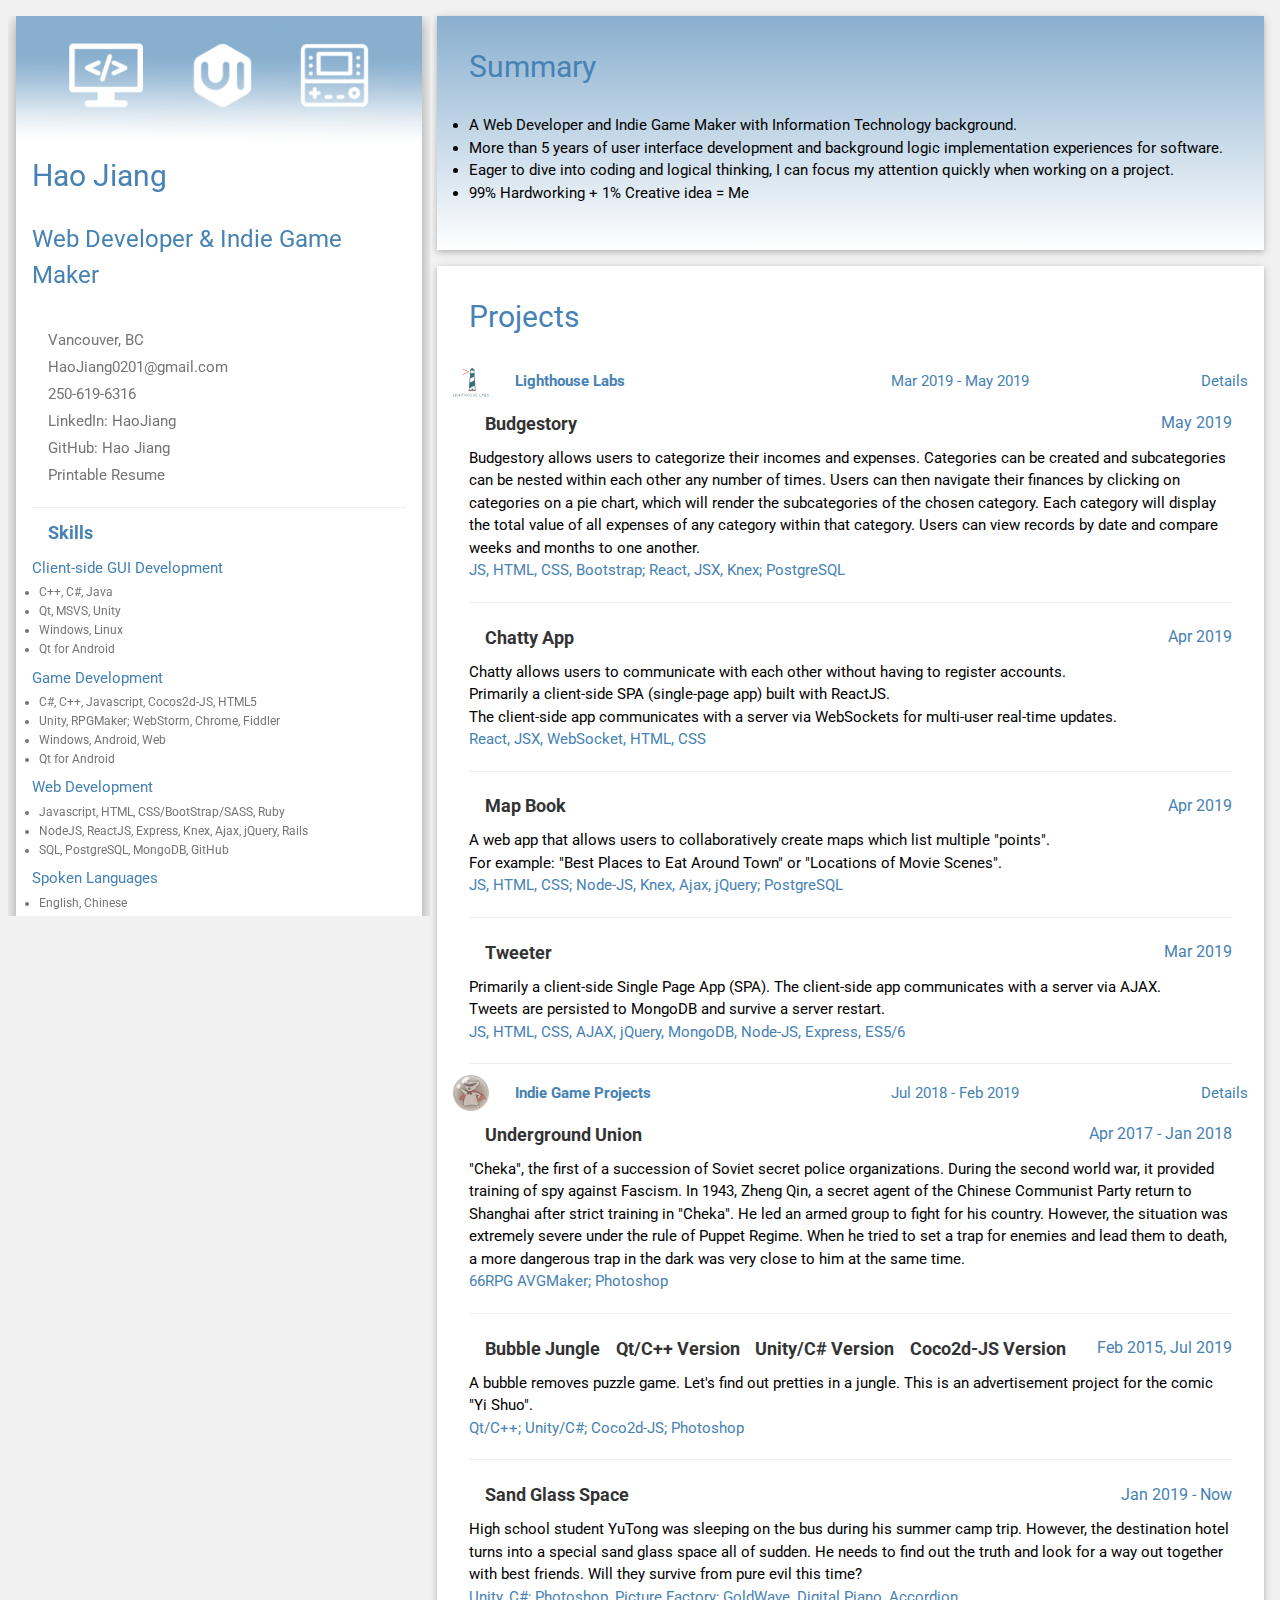
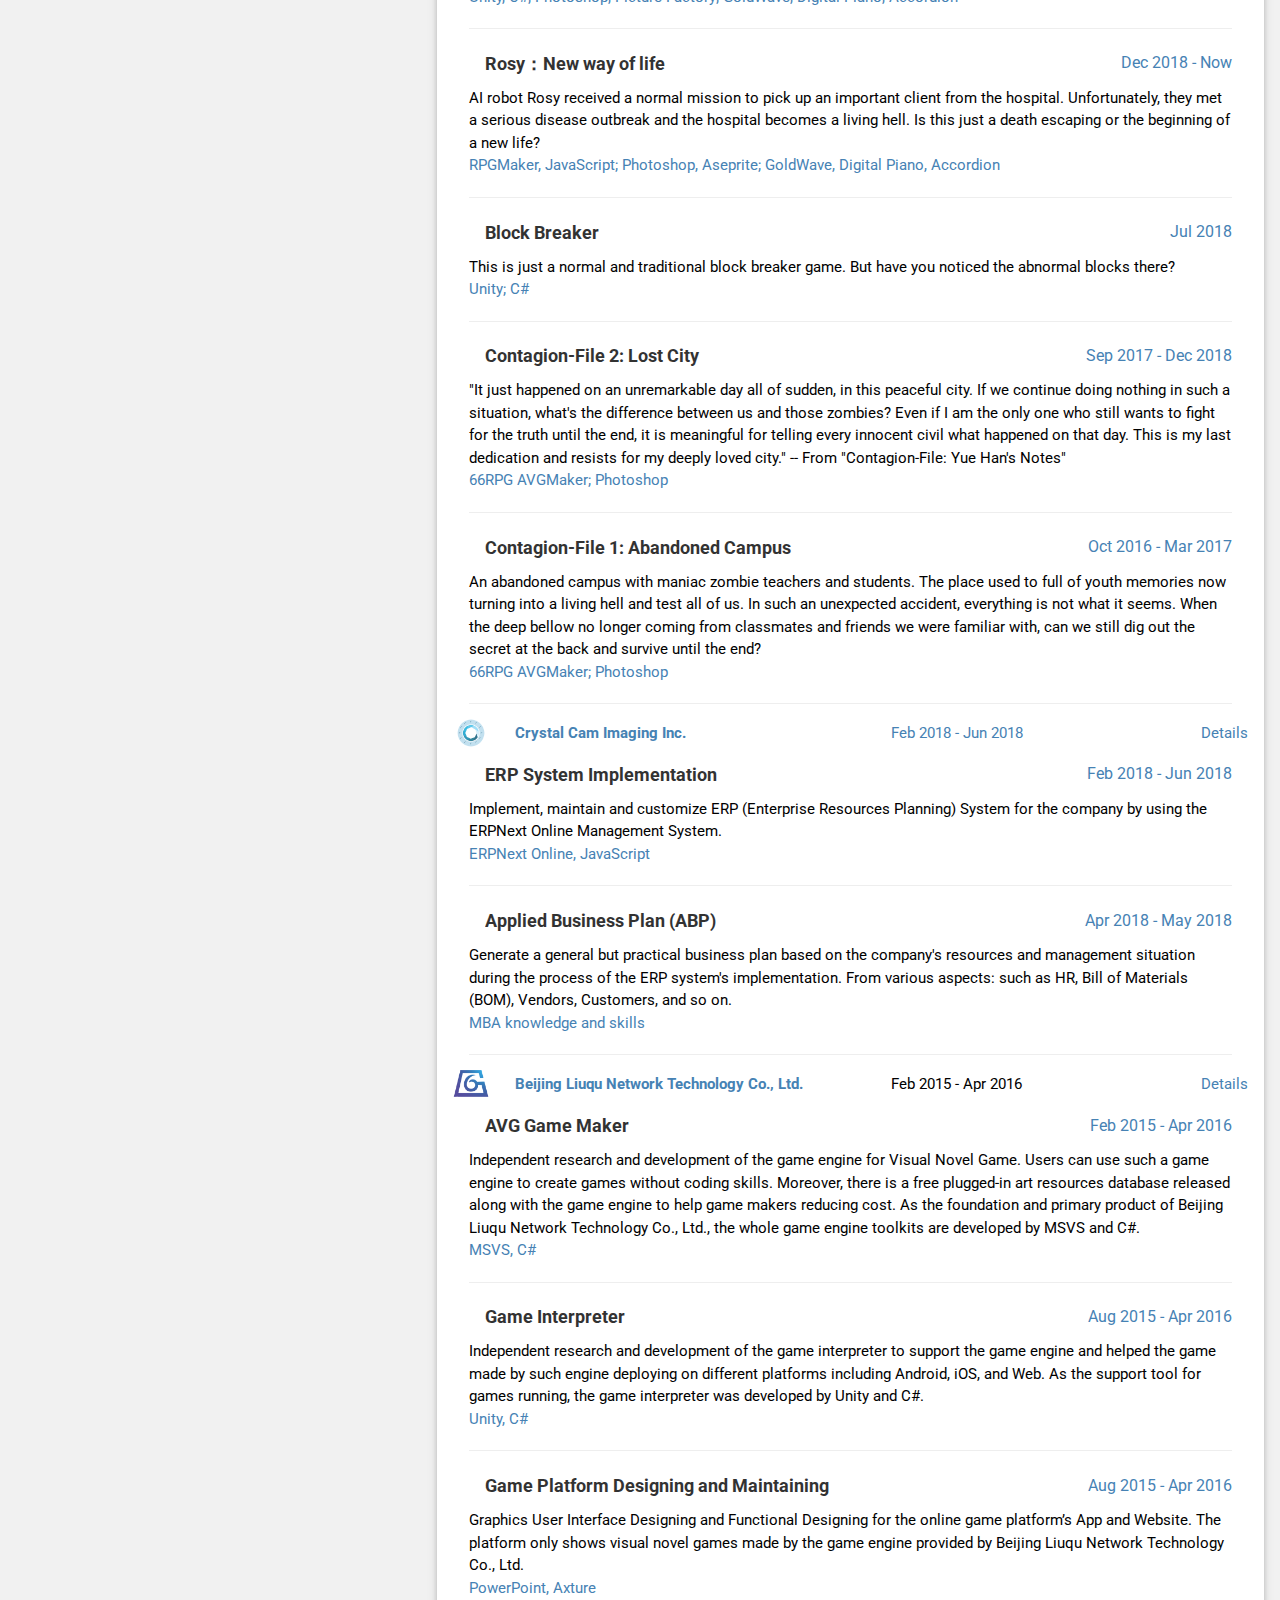
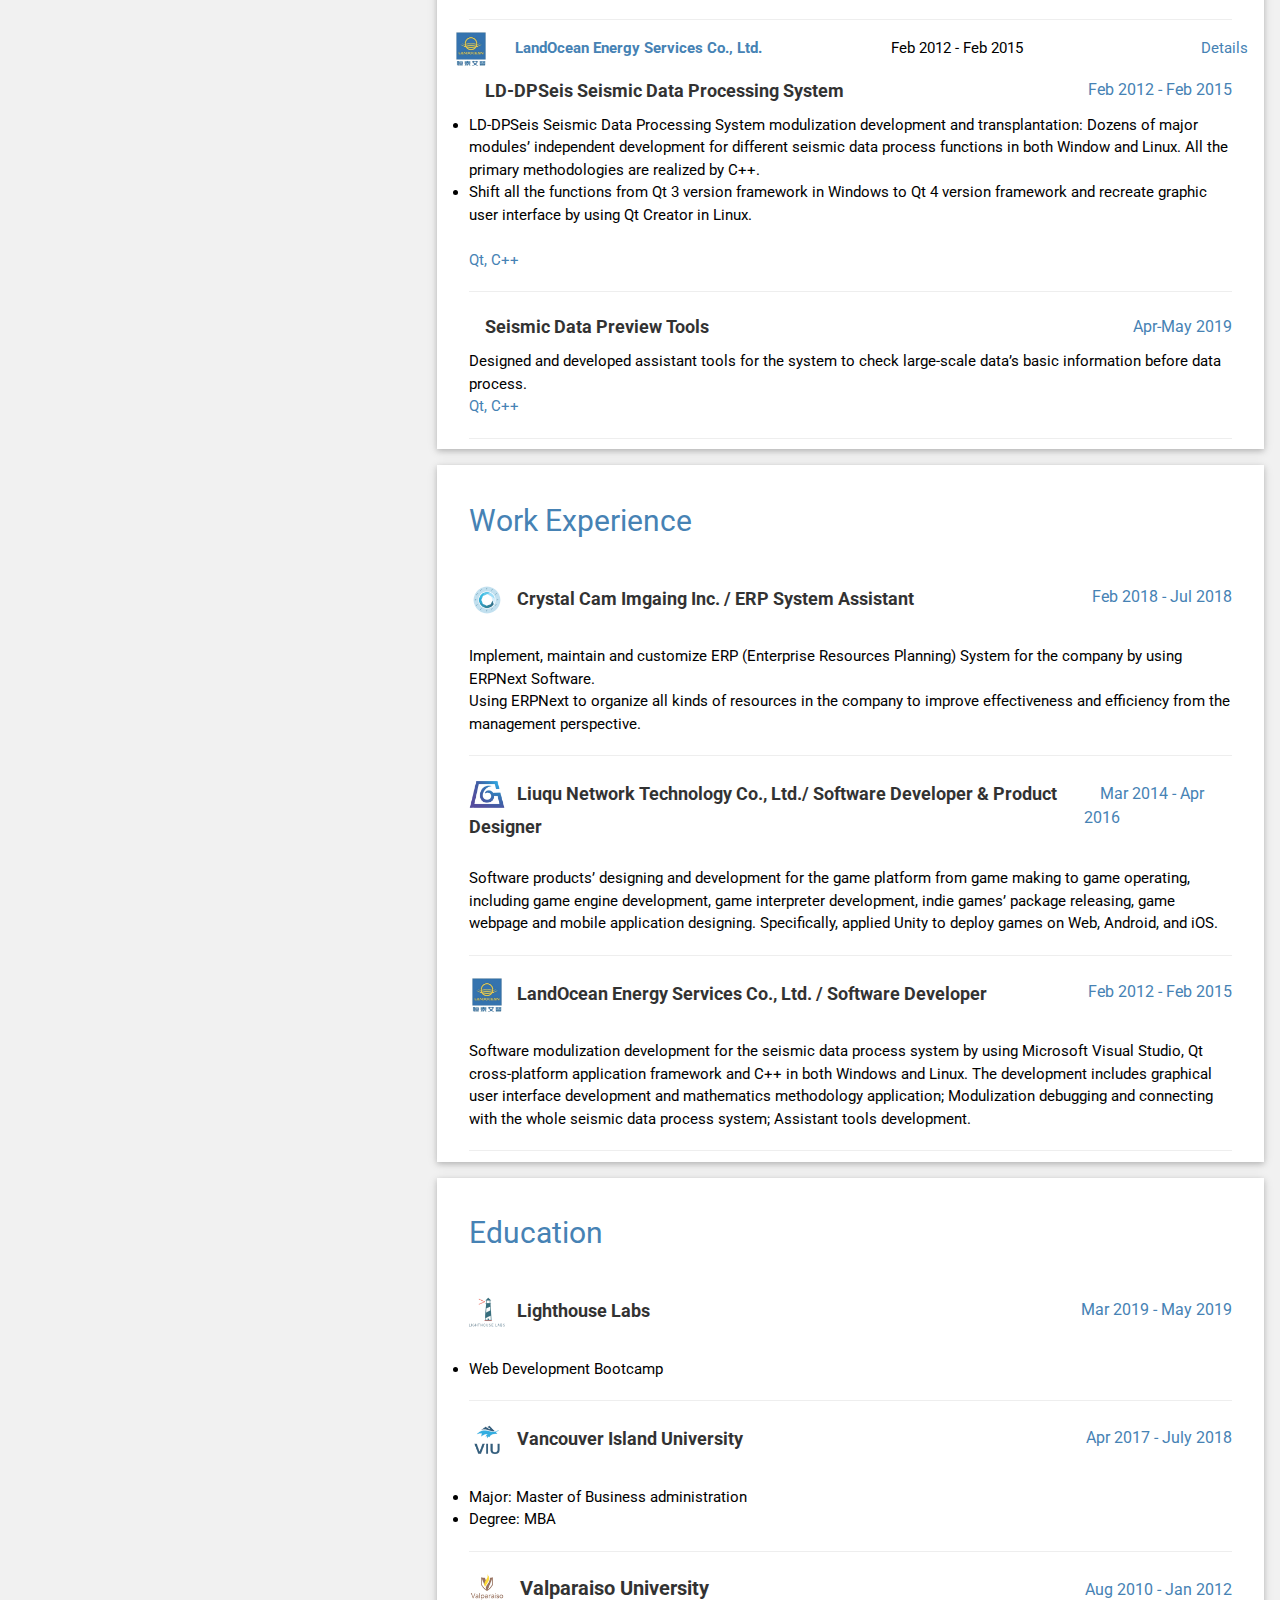
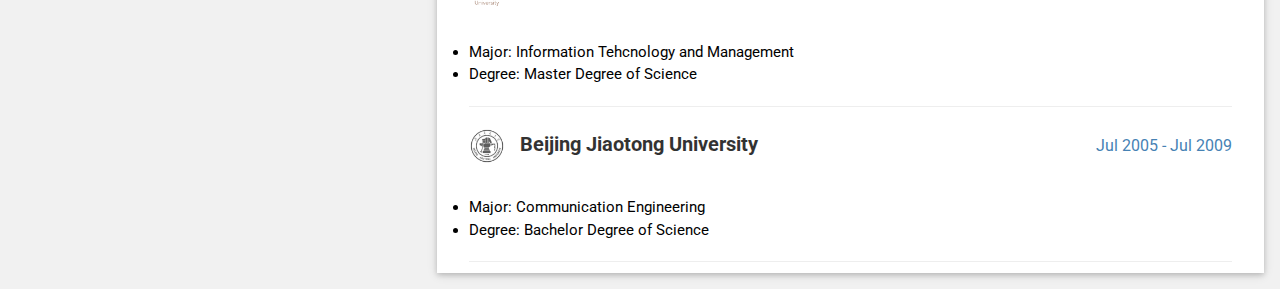
==== Anniversary/index.html @ abe0af9f "Anniversary test" ====
<!DOCTYPE html>
<html>
<title>Hao Jiang</title>
<meta charset="UTF-8">
<meta name="viewport" content="width=device-width, initial-scale=1">
<link rel='stylesheet' href='https://fonts.googleapis.com/css?family=Roboto'>
<link rel="stylesheet" href="https://use.fontawesome.com/releases/v5.3.1/css/all.css" integrity="sha384-mzrmE5qonljUremFsqc01SB46JvROS7bZs3IO2EmfFsd15uHvIt+Y8vEf7N7fWAU"
  crossorigin="anonymous">
<link rel="stylesheet" href='css/style.css'>
<link rel="stylesheet" href="https://cdn.staticfile.org/twitter-bootstrap/3.3.7/css/bootstrap.min.css">
<script src="https://cdn.staticfile.org/jquery/2.1.1/jquery.min.js"></script>
<script src="https://cdn.staticfile.org/twitter-bootstrap/3.3.7/js/bootstrap.min.js"></script>


<body class="w3-light-grey">

  <!-- Page Container -->
  <div class="w3-content w3-margin-top" style="max-width:1450px;">

    <!-- The Grid -->
    <div class="w3-row-padding">

      <!-- Left Column -->
      <div class="w3-third left-column">
        <!-- <div class="w3-display-container">
          <div class="w3-display-bottomleft w3-container w3-text-black">
          </div>
        </div> -->
        <div class="w3-white w3-text-grey w3-card-4">
          <img src="images/top-image.png" id="avatar">
          <div class="w3-container main">
            <h2 id="name" class="w3-text-new">Hao Jiang</h2><br>
            <h3 id="profession">Web Developer & Indie Game Maker</h3><br>
            <p><i class="fa fa-home fa-fw w3-margin-right w3-large w3-text-new"></i>Vancouver, BC</p>
            <p><i class="fa fa-envelope fa-fw w3-margin-right w3-large w3-text-new"></i>HaoJiang0201@gmail.com</p>
            <p><i class="fa fa-phone fa-fw w3-margin-right w3-large w3-text-new"></i>250-619-6316</p>
            <p><i class="fab fa-linkedin fa-fw w3-margin-right w3-large w3-text-new"></i><a target="_blank" rel="noopener noreferrer" href="https://www.linkedin.com/in/hao-jiang-82b252139">LinkedIn: HaoJiang</a></p>
            <p><i class="fab fa-github fa-fw w3-margin-right w3-large w3-text-new"></i><a target="_blank" rel="noopener noreferrer" href="https://github.com/HaoJiang0201">GitHub: Hao Jiang</a></p>
            <p><i class="fas fa-download fa-fw w3-margin-right w3-large w3-text-new"></i><a target="_blank" rel="noopener noreferrer" href="https://resume.creddle.io/resume/4p5sglvezrr">Printable Resume</a></p>
            <hr>

            <p class="w3-large w3-text-new"><b><i class="fas fa-user-secret fa-fw w3-margin-right w3-text-new"></i> Skills </b></p>
              <p class="skills-category w3-text-new"><i class=" fa fa-desktop fa-fw w3-text-new"></i> Client-side GUI Development </p>
                <li class="skills-description">C++, C#, Java</li>
                <li class="skills-description">Qt, MSVS, Unity</li>
                <li class="skills-description">Windows, Linux</li>
                <li class="skills-description">Qt for Android</li>
              <p class="skills-category w3-text-new"><i class=" fa fa-gamepad fa-fw w3-text-new"></i> Game Development </p>
                <li class="skills-description">C#, C++, Javascript, Cocos2d-JS, HTML5</li>
                <li class="skills-description">Unity, RPGMaker; WebStorm, Chrome, Fiddler</li>
                <li class="skills-description">Windows, Android, Web</li>
                <li class="skills-description">Qt for Android</li>
              <p class="skills-category w3-text-new"><i class=" fa fa-code fa-fw w3-text-new"></i> Web Development </p>
                <li class="skills-description">Javascript, HTML, CSS/BootStrap/SASS, Ruby</li>
                <li class="skills-description">NodeJS, ReactJS, Express, Knex, Ajax, jQuery, Rails</li>
                <li class="skills-description">SQL, PostgreSQL, MongoDB, GitHub</li>
              <p class="skills-category w3-text-new"><i class=" far fa-comments fa-fw w3-text-new"></i> Spoken Languages </p>
                <li class="skills-description">English, Chinese</li>
              <p class="skills-category w3-text-new"><i class=" fas fa-music fa-fw w3-text-new"></i> Other Abilities </p>
                <li class="skills-description">Accordion, Piano</li>
                <li class="skills-description">Swimming, Skating</li>
              <br><br>
          </div>
        </div>

        <!-- End Left Column -->
      </div>

      <!-- Right Column -->
      <div class="w3-twothird right-column">
        <!-- Summary Area -->
        <div class="w3-container w3-card w3-white w3-margin-bottom content-area">
          <h2 class="w3-padding-12 w3-text-new">
            <i class="far fa-address-card fa-fw w3-margin-right w3-xxlarge" ></i>Summary
          </h2>
          <div class="w3-container">
            <li>A Web Developer and Indie Game Maker with Information Technology background.</li>
            <li>More than 5 years of user interface development and background logic implementation experiences for software.</li>
            <li>Eager to dive into coding and logical thinking, I can focus my attention quickly when working on a project.</li>
            <li>99% Hardworking + 1% Creative idea = Me</li>
            <br>
            <br>
          </div>
        </div>
        <!-- Projects List -->
        <div class="w3-container w3-card w3-white w3-margin-bottom">
          <h2 class="w3-text-new w3-padding-12">
            <i class="fa fa-cubes fa-fw w3-margin-right w3-xxlarge w3-text-new"></i>Projects
          </h2>
          <!-- LHL Projects-->
          <div class="panel panel-default">
            <!-- LHL Projects Header -->
            <div class="panel-heading" style="background-color: white">
              <a data-toggle="collapse" data-parent="#accordion" href="#LHL-Projects">
                <div class="fold-area-header">
                  <img src="images/LHL.png" class="company-logo w3-opacity">
                  <b><p class="panel-title w3-text-new company-name">Lighthouse Labs</p></b>
                  <p class="panel-title w3-text-new fold-area-date"><i class="fa fa-calendar fa-fw"></i>Mar 2019 - May 2019</p>
                  <p class="panel-title w3-text-new">Details</p>
                </div>
              </a>
            </div>
            <!-- LHL Projects Details Inside Folder Area -->
            <div id="LHL-Projects" class="panel-collapse collapse">
              <div class="panel-body">
                <!-- LHL Budget Planner Project -->
                <div class="w3-container">
                  <div class="container-header">
                    <h5 class="w3-opacity"><a class="project-link" href="https://github.com/HaoJiang0201/LHL-P6-Budgestory" target="_blank"><i class="fab fa-github fa-fw w3-margin-right w3-large w3-text-new"></i><b>Budgestory</b></a></h5>
                    <h6 class="w3-text-new"><i class="fa fa-calendar fa-fw w3-margin-right"></i>May 2019</h6>
                  </div>
                  <p>Budgestory allows users to categorize their incomes and expenses.
                    Categories can be created and subcategories can be nested within each other any number of times.
                    Users can then navigate their finances by clicking on categories on a pie chart, which will render the subcategories of the chosen category.
                    Each category will display the total value of all expenses of any category within that category.
                    Users can view records by date and compare weeks and months to one another.</p>
                  <p class="coding-language"> JS, HTML, CSS, Bootstrap; React, JSX, Knex; PostgreSQL</p>
                  <hr>
                </div>
                <!-- LHL Jungle Project -->
                <!-- <div class="w3-container">
                  <div class="container-header">
                    <h5 class="w3-opacity"><a class="project-link" href="https://github.com/HaoJiang0201/LHL-P5-Jungle" target="_blank"><i class="fab fa-github fa-fw w3-margin-right w3-large w3-text-new"></i><b>Jungle</b></a></h5>
                    <h6 class="w3-text-new"><i class="fa fa-calendar fa-fw w3-margin-right"></i>May 2019</h6>
                  </div>
                  <p> An Amazon-like e-commerce marketplace platform for practicing Ruby on Rails.<br>
                      Including all basic functions in the following:<br>
                    <li>products list, details, checkout and review</li>
                    <li>user signup, login, and shopping cart</li>
                    <li>administrator's add, delete, edit products and their categories</li>
                  </p>

                  <p class="coding-language"> Ruby, Rails, PostgreSQL, HTML, CSS</p>
                  <hr>
                </div> -->
                <!-- LHL Chatty App Project -->
                <div class="w3-container">
                  <div class="container-header">
                    <h5 class="w3-opacity"><a class="project-link" href="https://github.com/HaoJiang0201/LHL-P4-ChattyApp" target="_blank"><i class="fab fa-github fa-fw w3-margin-right w3-large w3-text-new"></i><b>Chatty App</b></a></h5>
                    <h6 class="w3-text-new"><i class="fa fa-calendar fa-fw w3-margin-right"></i>Apr 2019</h6>
                  </div>
                  <p>Chatty allows users to communicate with each other without having to register accounts.<br>Primarily a client-side SPA (single-page app) built with ReactJS.<br>
                  The client-side app communicates with a server via WebSockets for multi-user real-time updates.</p>
                  <p class="coding-language"> React, JSX, WebSocket, HTML, CSS</p>
                  <hr>
                </div>
                <!-- LHL Map Book Project -->
                <div class="w3-container">
                  <div class="container-header">
                    <h5 class="w3-opacity"><a class="project-link" href="https://github.com/HaoJiang0201/LHL-P3-Mapbook" target="_blank"><i class="fab fa-github fa-fw w3-margin-right w3-large w3-text-new"></i><b>Map Book</b></a></h5>
                    <h6 class="w3-text-new"><i class="fa fa-calendar fa-fw w3-margin-right"></i>Apr 2019</h6>
                  </div>
                  <p>A web app that allows users to collaboratively create maps which list multiple "points".<br>
                  For example: "Best Places to Eat Around Town" or "Locations of Movie Scenes".</p>
                  <p class="coding-language">JS, HTML, CSS; Node-JS, Knex, Ajax, jQuery; PostgreSQL</p>
                  <hr>
                </div>
                <!-- LHL Tweeter Project -->
                <div class="w3-container">
                  <div class="container-header">
                    <h5 class="w3-opacity"><a class="project-link" href="https://github.com/HaoJiang0201/LHL-P2-Tweeter" target="_blank"><i class="fab fa-github fa-fw w3-margin-right w3-large w3-text-new"></i><b>Tweeter</b></a></h5>
                    <h6 class="w3-text-new"><i class="fa fa-calendar fa-fw w3-margin-right"></i>Mar 2019</h6>
                  </div>
                  <p>Primarily a client-side Single Page App (SPA). The client-side app communicates with a server via AJAX.<br>Tweets are persisted to MongoDB and survive a server restart.</p>
                  <p class="coding-language">JS, HTML, CSS, AJAX, jQuery, MongoDB, Node-JS, Express, ES5/6</p>
                  <hr>
                </div>
                <!-- LHL Tiny App Project -->
                <!-- <div class="w3-container">
                  <div class="container-header">
                    <h5 class="w3-opacity"><a class="project-link" href="https://github.com/HaoJiang0201/LHL-P1-TinyApp" target="_blank"><i class="fab fa-github fa-fw w3-margin-right w3-large w3-text-new"></i><b>Tiny App</b></a></h5>
                    <h6 class="w3-text-new"><i class="fa fa-calendar fa-fw w3-margin-right"></i>March 2019</h6>
                  </div>
                  <p>A full stack web app built with Node and Express that allows users to shorten long URLs.</p>
                  <p class="coding-language">JS, HTML, CSS, Node-JS, Express, ES5/6</p>
                  <hr>
                </div> -->
              </div>
            </div>
          </div>

          <!-- Indie Game Projects-->
          <div class="panel panel-default">
            <!-- Indie Game Projects Header -->
            <div class="panel-heading" style="background-color: white">
              <a data-toggle="collapse" data-parent="#accordion" href="#IndieGame-Projects">
                <div class="fold-area-header">
                  <img src="images/HaoYuStudio.png" class="company-logo w3-opacity">
                  <b><p class="panel-title w3-text-new company-name">Indie Game Projects</p></b>
                  <p class="panel-title w3-text-new fold-area-date"><i class="fa fa-calendar fa-fw"></i>Jul 2018 - Feb 2019</p>
                  <p class="panel-title w3-text-new">Details</p>
                </div>
              </a>
            </div>
            <!-- HaoYuStudio Projects Details Inside Folder Area -->
            <div id="IndieGame-Projects" class="panel-collapse collapse">
              <div class="panel-body">
			  
				<!-- HaoYuStudio Underground Joint -->
                <div class="w3-container">
                  <div class="container-header">
                    <h5 class="w3-opacity"><a class="project-link" href="https://github.com/HaoJiang0201/Unity-UndergroundUnion" target="_blank">
                      <i class="fab fa-github fa-fw w3-margin-right w3-large w3-text-new"></i><b>Underground Union</b></a>
                    </h5>
                    <h6 class="w3-text-new"><i class="fa fa-calendar fa-fw w3-margin-right"></i>Apr 2017 - Jan 2018</h6>
                  </div>
                  <p>"Cheka", the first of a succession of Soviet secret police organizations.
                    During the second world war, it provided training of spy against Fascism.
                    In 1943, Zheng Qin, a secret agent of the Chinese Communist Party return to Shanghai after strict training in "Cheka".
                    He led an armed group to fight for his country. However, the situation was extremely severe under the rule of Puppet Regime.
                    When he tried to set a trap for enemies and lead them to death, a more dangerous trap in the dark was very close to him at the same time.</p>
                  <p class="coding-language">66RPG AVGMaker; Photoshop</p>
                  <hr>
                </div>
				
				<!-- HaoYuStudio Bubble Jungle -->
                <div class="w3-container">
                  <div class="container-header">
                    <h5 class="w3-opacity"><i class="fab fa-github fa-fw w3-margin-right w3-large w3-text-new"></i><b>Bubble Jungle&nbsp;&nbsp;</b></h5>
					<a class="project-link" href="https://github.com/HaoJiang0201/Qt-BubbleJungle" target="_blank">
						<h5 class="w3-opacity"><b>Qt/C++ Version&nbsp;&nbsp;</b></h5>
					</a>
					<a class="project-link" href="https://github.com/HaoJiang0201/Unity-BubbleJungle" target="_blank">
						<h5 class="w3-opacity"><b>Unity/C# Version&nbsp;&nbsp;</b></h5>
					</a>
					<a class="project-link" href="https://github.com/HaoJiang0201/Cocos2d-JS-BubbleJungle" target="_blank">
						<h5 class="w3-opacity"><b>Coco2d-JS Version&nbsp;&nbsp;</b></h5>
					</a>
					<h6 class="w3-text-new"><i class="fa fa-calendar fa-fw w3-margin-right"></i>Feb 2015, Jul 2019</h6>
                  </div>
				  
                  <p>A bubble removes puzzle game. Let's find out pretties in a jungle.
				  This is an advertisement project for the comic "Yi Shuo".</p>
                  <p class="coding-language">Qt/C++; Unity/C#; Coco2d-JS; Photoshop</p>
                  <hr>
                </div>
			  
			  
                <!-- HaoYuStudio Sand Glass Space -->
                <div class="w3-container">
                  <div class="container-header">
                    <h5 class="w3-opacity"><a class="project-link" href="https://github.com/HaoJiang0201/Unity-Sand-Glass-Space" target="_blank">
						<i class="fab fa-github fa-fw w3-margin-right w3-large w3-text-new"></i><b>Sand Glass Space</b></a>
					</h5>
                    <h6 class="w3-text-new"><i class="fa fa-calendar fa-fw w3-margin-right"></i>Jan 2019 - Now</h6>
                  </div>
                  <p> High school student YuTong was sleeping on the bus during his summer camp trip.
				  However, the destination hotel turns into a special sand glass space all of sudden.
				  He needs to find out the truth and look for a way out together with best friends.
				  Will they survive from pure evil this time?</p>
                  <p class="coding-language">Unity, C#; Photoshop, Picture Factory; GoldWave, Digital Piano, Accordion</p>
                  <hr>
                </div>
                <!-- HaoYuStudio Rosy -->
                <div class="w3-container">
                  <div class="container-header">
                    <h5 class="w3-opacity"><a class="project-link" href="https://github.com/HaoJiang0201/Rosy-New-way-of-life" target="_blank">
						<i class="fab fa-github fa-fw w3-margin-right w3-large w3-text-new"></i><b>Rosy：New way of life</b></a>
					</h5>
                    <h6 class="w3-text-new"><i class="fa fa-calendar fa-fw w3-margin-right"></i>Dec 2018 - Now</h6>
                  </div>
                  <p>AI robot Rosy received a normal mission to pick up an important client from the hospital.
				  Unfortunately, they met a serious disease outbreak and the hospital becomes a living hell.
				  Is this just a death escaping or the beginning of a new life?</p>
                  <p class="coding-language">RPGMaker, JavaScript; Photoshop, Aseprite; GoldWave, Digital Piano, Accordion</p>
                  <hr>
                </div>
				
				<!-- HaoYuStudio Block Breaker -->
                <div class="w3-container">
                  <div class="container-header">
                    <h5 class="w3-opacity">
						<a class="project-link" href="https://github.com/HaoJiang0201/Unity-BlockBreaker" target="_blank">
							<i class="fab fa-github fa-fw w3-margin-right w3-large w3-text-new"></i><b>Block Breaker</b>
						</a>
                    </h5>
                    <h6 class="w3-text-new"><i class="fa fa-calendar fa-fw w3-margin-right"></i>Jul 2018</h6>
                  </div>
                  <p>This is just a normal and traditional block breaker game. But have you noticed the abnormal blocks there?</p>
                  <p class="coding-language">Unity; C#</p>
                  <hr>
                </div>
                
                <!-- HaoYuStudio Contagion-File 2: Lost City -->
                <div class="w3-container">
                  <div class="container-header">
                    <h5 class="w3-opacity"><a class="project-link" href="http://www.66rpg.com/game/1037228" target="_blank">
                      <i class="fab fa-github fa-fw w3-margin-right w3-large w3-text-new"></i><b>Contagion-File 2: Lost City</b></a>
                    </h5>
                    <h6 class="w3-text-new"><i class="fa fa-calendar fa-fw w3-margin-right"></i>Sep 2017 - Dec 2018</h6>
                  </div>
                  <p>"It just happened on an unremarkable day all of sudden, in this peaceful city.
                    If we continue doing nothing in such a situation, what's the difference between us and those zombies?
                    Even if I am the only one who still wants to fight for the truth until the end, it is meaningful for telling every innocent civil what happened on that day.
                    This is my last dedication and resists for my deeply loved city."
                    -- From "Contagion-File: Yue Han's Notes"</p>
                  <p class="coding-language">66RPG AVGMaker; Photoshop</p>
                  <hr>
                </div>
                <!-- HaoYuStudio Contagion-File 1: Abandoned Campus -->
                <div class="w3-container">
                  <div class="container-header">
                    <h5 class="w3-opacity"><a class="project-link" href="http://www.66rpg.com/game/732823" target="_blank">
                      <i class="fab fa-github fa-fw w3-margin-right w3-large w3-text-new"></i><b>Contagion-File 1: Abandoned Campus</b></a>
                    </h5>
                    <h6 class="w3-text-new"><i class="fa fa-calendar fa-fw w3-margin-right"></i>Oct 2016 - Mar 2017</h6>
                  </div>
                  <p>An abandoned campus with maniac zombie teachers and students.
                    The place used to full of youth memories now turning into a living hell and test all of us.
                    In such an unexpected accident, everything is not what it seems.
                    When the deep bellow no longer coming from classmates and friends we were familiar with,
                    can we still dig out the secret at the back and survive until the end?</p>
                  <p class="coding-language">66RPG AVGMaker; Photoshop</p>
                  <hr>
                </div>
              </div>
            </div>
          </div>

          <!-- CCII Projects-->
          <div class="panel panel-default">
            <!-- CCII Projects Header -->
            <div class="panel-heading" style="background-color: white">
              <a data-toggle="collapse" data-parent="#accordion" href="#CCII-Projects">
                <div class="fold-area-header">
                  <img src="images/CCII.png" class="company-logo w3-opacity">
                  <b><p class="panel-title w3-text-new company-name">Crystal Cam Imaging Inc.</p></b>
                  <p class="panel-title w3-text-new fold-area-date"><i class="fa fa-calendar fa-fw"></i>Feb 2018 - Jun 2018</p>
                  <p class="panel-title w3-text-new">Details</p>
                </div>
              </a>
            </div>
            <!-- CCII Projects Details Inside Folder Area -->
            <div id="CCII-Projects" class="panel-collapse collapse">
              <div class="panel-body">
                <!-- CCII ERPNext System -->
                <div class="w3-container">
                  <div class="container-header">
                    <h5 class="w3-opacity"><i class="fab fa-github fa-fw w3-margin-right w3-large w3-text-new"></i><b>ERP System Implementation</b></a></h5>
                    <h6 class="w3-text-new"><i class="fa fa-calendar fa-fw w3-margin-right"></i>Feb 2018 - Jun 2018</h6>
                  </div>
                  <p> Implement, maintain and customize ERP (Enterprise Resources Planning)
                  System for the company by using the ERPNext Online Management System.</p>
                  <p class="coding-language">ERPNext Online, JavaScript</p>
                  <hr>
                </div>
                <!-- CCII ABP -->
                <div class="w3-container">
                  <div class="container-header">
                    <h5 class="w3-opacity"><i class="fab fa-github fa-fw w3-margin-right w3-large w3-text-new"></i><b>Applied Business Plan (ABP)</b></a></h5>
                    <h6 class="w3-text-new"><i class="fa fa-calendar fa-fw w3-margin-right"></i>Apr 2018 - May 2018</h6>
                  </div>
                  <p>Generate a general but practical business plan based on the company's resources and management situation during the process of the ERP system's implementation. From various aspects: such as HR, Bill of Materials (BOM), Vendors, Customers, and so on.</p>
                  <p class="coding-language">MBA knowledge and skills</p>
                  <hr>
                </div>
              </div>
            </div>
          </div>

          <!-- 66RPG Projects-->
          <div class="panel panel-default">
            <!-- 66RPG Projects Header -->
            <div class="panel-heading" style="background-color: white">
              <a data-toggle="collapse" data-parent="#accordion" href="#66RPG-Projects">
                <div class="fold-area-header">
                  <img src="images/66RPG.png" class="company-logo w3-opacity">
                  <b><p class="panel-title w3-text-new company-name">Beijing Liuqu Network Technology Co., Ltd.</p></b>
                  <p class="panel-title fold-area-date"><i class="fa fa-calendar fa-fw"></i>Feb 2015 - Apr 2016</p>
                  <p class="panel-title w3-text-new">Details</p>
                </div>
              </a>
            </div>
            <!-- 66RPG Projects Details Inside Folder Area -->
            <div id="66RPG-Projects" class="panel-collapse collapse">
              <div class="panel-body">
                <!-- 66RPG AVG Game Maker -->
                <div class="w3-container">
                  <div class="container-header">
                    <h5 class="w3-opacity"><i class="fab fa-github fa-fw w3-margin-right w3-large w3-text-new"></i><b>AVG Game Maker</b></a></h5>
                    <h6 class="w3-text-new"><i class="fa fa-calendar fa-fw w3-margin-right"></i>Feb 2015 - Apr 2016</h6>
                  </div>
                  <p>Independent research and development of the game engine for Visual Novel Game. Users can use such a game engine to create games without coding skills. Moreover, there is a free plugged-in art resources database released along with the game engine to help game makers reducing cost. As the foundation and primary product of Beijing Liuqu Network Technology Co., Ltd., the whole game engine toolkits are developed by MSVS and C#.</p>
                  <p class="coding-language">MSVS, C#</p>
                  <hr>
                </div>
                <!-- 66RPG Game Interpreter -->
                <div class="w3-container">
                  <div class="container-header">
                    <h5 class="w3-opacity"><i class="fab fa-github fa-fw w3-margin-right w3-large w3-text-new"></i><b>Game Interpreter</b></a></h5>
                    <h6 class="w3-text-new"><i class="fa fa-calendar fa-fw w3-margin-right"></i>Aug 2015 - Apr 2016</h6>
                  </div>
                  <p>Independent research and development of the game interpreter to support the game engine and helped the game made by such engine deploying on different platforms including Android, iOS, and Web. As the support tool for games running, the game interpreter was developed by Unity and C#.</p>
                  <p class="coding-language">Unity, C#</p>
                  <hr>
                </div>
                <!-- Product Designing -->
                <div class="w3-container">
                  <div class="container-header">
                    <h5 class="w3-opacity"><i class="fab fa-github fa-fw w3-margin-right w3-large w3-text-new"></i><b>Game Platform Designing and Maintaining</b></a></h5>
                    <h6 class="w3-text-new"><i class="fa fa-calendar fa-fw w3-margin-right"></i>Aug 2015 - Apr 2016</h6>
                  </div>
                  <p>Graphics User Interface Designing and Functional Designing for the online game platform’s App and Website. The platform only shows visual novel games made by the game engine provided by Beijing Liuqu Network Technology Co., Ltd.</p>
                  <p class="coding-language">PowerPoint, Axture</p>
                  <hr>
                </div>
              </div>
            </div>
          </div>
          <!-- Landocean Projects-->
          <div class="panel panel-default">
            <!-- Landocean Projects Header -->
            <div class="panel-heading" style="background-color: white">
              <a data-toggle="collapse" data-parent="#accordion" href="#Landocean-Projects">
                <div class="fold-area-header">
                  <img src="images/Landocean.png" class="company-logo w3-opacity">
                  <b><p class="panel-title w3-text-new company-name">LandOcean Energy Services Co., Ltd.</p></b>
                  <p class="panel-title fold-area-date"><i class="fa fa-calendar fa-fw"></i>Feb 2012 - Feb 2015</p>
                  <p class="panel-title w3-text-new">Details</p>
                </div>
              </a>
            </div>
            <!-- Landocean Projects Details Inside Folder Area -->
            <div id="Landocean-Projects" class="panel-collapse collapse">
              <div class="panel-body">
                <!-- Landocean LD-DPSeis Seismic Data Processing System -->
                <div class="w3-container">
                  <div class="container-header">
                    <h5 class="w3-opacity"><i class="fab fa-github fa-fw w3-margin-right w3-large w3-text-new"></i><b>LD-DPSeis Seismic Data Processing System</b></a></h5>
                    <h6 class="w3-text-new"><i class="fa fa-calendar fa-fw w3-margin-right"></i>Feb 2012 - Feb 2015</h6>
                  </div>
                  <li>LD-DPSeis Seismic Data Processing System modulization development and transplantation: Dozens of major modules’ independent development for different seismic data process functions in both Window and Linux. All the primary methodologies are realized by C++.</li>
                  <li>Shift all the functions from Qt 3 version framework in Windows to Qt 4 version framework and recreate graphic user interface by using Qt Creator in Linux.</li><br>
                  <p class="coding-language">Qt, C++</p>
                  <hr>
                </div>
                <!-- Landocean Seismic Data Preview Tools -->
                <div class="w3-container">
                  <div class="container-header">
                    <h5 class="w3-opacity"><i class="fab fa-github fa-fw w3-margin-right w3-large w3-text-new"></i><b>Seismic Data Preview Tools</b></a></h5>
                    <h6 class="w3-text-new"><i class="fa fa-calendar fa-fw w3-margin-right"></i>Apr-May 2019</h6>
                  </div>
                  <p>Designed and developed assistant tools for the system to check large-scale data’s basic information before data process.</p>
                  <p class="coding-language">Qt, C++</p>
                  <hr>
                </div>
              </div>
            </div>
          </div>
          <!-- BJJT Projects-->
          <!-- <div class="panel panel-default">
            <div class="panel-heading" style="background-color: white">
              <a data-toggle="collapse" data-parent="#accordion" href="#BJJT-Projects">
                <div class="fold-area-header">
                  <img src="images/BJJT.png" class="company-logo w3-opacity">
                  <b><p class="panel-title w3-text-new company-name">Beijing Jiaotong University</p></b>
                  <p class="panel-title fold-area-date"><i class="fa fa-calendar fa-fw"></i>Jul 2005 - Jul 2009</p>
                  <p class="panel-title w3-text-new">Details</p>
                </div>
              </a>
            </div>
            <div id="BJJT-Projects" class="panel-collapse collapse">
              <div class="panel-body">
                <div class="w3-container">
                  <div class="container-header">
                    <h5 class="w3-opacity"><a class="project-link" href="https://github.com/silviabon/tandem-patient-portal" target="_blank"><i class="fab fa-github fa-fw w3-margin-right w3-large w3-text-new"></i><b>ERP System Implementation</b></a></h5>
                    <h6 class="w3-text-new"><i class="fa fa-calendar fa-fw w3-margin-right"></i>Feb-Jun 2019</h6>
                  </div>
                  <p> Implement, maintain and customize ERP (Enterprise Resources Planning)
                  System for the company by using ERPNext Online Management System.</p>
                  <p class="coding-language">ERPNext Online, JavaScript</p>
                  <hr>
                </div>
              </div>
            </div>
          </div> -->
        </div>
        <!-- Work Experiences -->
        <div class="w3-container w3-card w3-white w3-margin-bottom">
          <h2 class="w3-text-new w3-padding-16"><i class="fa fa-suitcase fa-fw w3-margin-right w3-xxlarge w3-text-new"></i>Work Experience</h2>
          <!-- HaoYu Studio -->
<!--           <div class="w3-container">
            <div class="container-header">
              <h5 class="w3-opacity"><b>Indie Game Maker / HaoYu Studio</b></h5>
              <h6 class="w3-text-new"><i class="fa fa-calendar fa-fw w3-margin-right"></i>Apr 2016 - Now</h6>
            </div>
            <p>Volunteering at TMP as Frontend Web Developer. </p>
             <p> HTML, CSS, JavaScript, React.</p>
            <hr>
          </div> -->
          <!-- CCII -->
          <div class="w3-container">
            <div class="container-header">
              <h5 class="w3-opacity w3-large"><img src="images/CCII.png" class="company-logo"><b>&nbsp;&nbsp;&nbsp;Crystal Cam Imgaing Inc. / ERP System Assistant</b></h5>
              <h6 class="w3-text-new"><i class="fa fa-calendar fa-fw w3-margin-right"></i>Feb 2018 - Jul 2018</h6>
            </div>
            <br><p>Implement, maintain and customize ERP (Enterprise Resources Planning) System for the company by using ERPNext Software.<br>
            Using ERPNext to organize all kinds of resources in the company to improve effectiveness and efficiency from the management perspective.</p>
            <hr>
          </div>
          <!-- 66RPG -->
          <div class="w3-container">
            <div class="container-header">
              <h5 class="w3-opacity w3-large"><img src="images/66RPG.png" class="company-logo"><b>&nbsp;&nbsp;&nbsp;Liuqu Network Technology Co., Ltd./ Software Developer & Product Designer</b></h5>
              <h6 class="w3-text-new"><i class="fa fa-calendar fa-fw w3-margin-right"></i>Mar 2014 - Apr 2016</h6>
            </div>
            <br><p>Software products’ designing and development for the game platform from game making to game operating, including game engine development, game interpreter development, indie games’ package releasing, game webpage and mobile application designing. Specifically, applied Unity to deploy games on Web, Android, and iOS.</p>
            <hr>
          </div>
          <!-- Landocean -->
          <div class="w3-container">
            <div class="container-header">
              <h5 class="w3-opacity w3-large"><img src="images/Landocean.png" class="company-logo"><b>&nbsp;&nbsp;&nbsp;LandOcean Energy Services Co., Ltd. / Software Developer</b></h5>
              <h6 class="w3-text-new"><i class="fa fa-calendar fa-fw w3-margin-right"></i>Feb 2012 - Feb 2015</h6>
            </div>
            <br><p>Software modulization development for the seismic data process system by using Microsoft Visual Studio, Qt cross-platform application framework and C++ in both Windows and Linux.
            The development includes graphical user interface development and mathematics methodology application; Modulization debugging and connecting with the whole seismic data process system; Assistant tools development.</p>
            <hr>
          </div>
          <!-- <div class="w3-container">
            <div class="container-header">
              <h5 class="w3-opacity w3-large"><img src="images/BJJT.png" class="company-logo"><b>&nbsp;&nbsp;&nbsp;Beijing Jiaotong University IT Lab. / Software Developer</b></h5>
              <h6 class="w3-text-new"><i class="fa fa-calendar fa-fw w3-margin-right"></i>Jul 2005 - Jul 2009</h6>
            </div>
            <br><p>Developed software tools for communication engineering scientific research under professor’s guidance, which belong to 2008 Beijing undergraduate students’ innovation and practice projects.
            Included a specific software’s development and application for large-scale network’s data process and analysis.</p>
            <hr>
          </div> -->
        </div>
        <!-- Education -->
        <div class="w3-container w3-card w3-white w3-margin-bottom">
          <h2 class="w3-text-new w3-padding-16"><i class="fas fa-user-graduate fa-fw w3-margin-right w3-xxlarge w3-text-new"></i>Education</h2>
          <!-- <div class="w3-container">
            <div class="container-header">
              <h5 class="w3-opacity w3-large"><img src="images/Udemy.png" class="company-logo"><b>&nbsp;&nbsp;&nbsp;Udemy Online Courses</b></h5>
              <h6 class="w3-text-new"><i class="fa fa-calendar fa-fw w3-margin-right"></i>Jul 2018 - Current</h6>
            </div>
            <br><li>C# Unity Developer 2D: Learn to Code Making Games</li>
            <hr>
          </div> -->
          <div class="w3-container">
            <div class="container-header">
              <h5 class="w3-opacity w3-large"><img src="images/LHL.png" class="company-logo"><b>&nbsp;&nbsp;&nbsp;Lighthouse Labs</b></h5>
              <h6 class="w3-text-new"><i class="fa fa-calendar fa-fw w3-margin-right"></i>Mar 2019 - May 2019</h6>
            </div>
            <br><li>Web Development Bootcamp</li>
            <hr>
          </div>
          <div class="w3-container">
            <div class="container-header">
              <h5 class="w3-opacity w3-large"><img src="images/VIU.png" class="company-logo"><b>&nbsp;&nbsp;&nbsp;Vancouver Island University</b></h5>
              <h6 class="w3-text-new"><i class="fa fa-calendar fa-fw w3-margin-right"></i>Apr 2017 - July 2018</h6>
            </div>
            <br><li>Major: Master of Business administration</li>
            <li>Degree: MBA</li>
            <hr>
          </div>
          <div class="w3-container">
            <div class="container-header">
              <h4 class="w3-opacity"><img src="images/VU.png" class="company-logo"><b>&nbsp;&nbsp;&nbsp;Valparaiso University</b></h4>
              <h6 class="w3-text-new"><i class="fa fa-calendar fa-fw w3-margin-right"></i>Aug 2010 - Jan 2012</h6>
            </div>
            <br><li>Major: Information Tehcnology and Management</li>
            <li>Degree: Master Degree of Science</li>
            <hr>
          </div>
          <div class="w3-container">
            <div class="container-header">
              <h4 class="w3-opacity"><img src="images/BJJT.png" class="company-logo"><b>&nbsp;&nbsp;&nbsp;Beijing Jiaotong University</b></h4>
              <h6 class="w3-text-new"><i class="fa fa-calendar fa-fw w3-margin-right"></i>Jul 2005 - Jul 2009</h6>
            </div>
            <br><li>Major: Communication Engineering</li>
            <li>Degree: Bachelor Degree of Science</li>
            <hr>
          </div>

        </div>

        <!-- End Right Column -->
      </div>

      <!-- End Grid -->
    </div>

    <!-- End Page Container -->
  </div>

</body>

</html>
---- Anniversary/css/style.css ----
/* W3.CSS 4.10 February 2018 by Jan Egil and Borge Refsnes */
html{box-sizing:border-box}*,*:before,*:after{box-sizing:inherit}
/* Extract from normalize.css by Nicolas Gallagher and Jonathan Neal git.io/normalize */
html{-ms-text-size-adjust:100%;-webkit-text-size-adjust:100%}body{margin:0}
article,aside,details,figcaption,figure,footer,header,main,menu,nav,section,summary{display:block}
audio,canvas,progress,video{display:inline-block}progress{vertical-align:baseline}
audio:not([controls]){display:none;height:0}[hidden],template{display:none}
a{background-color:transparent;-webkit-text-decoration-skip:objects}
a:active,a:hover{outline-width:0;}abbr[title]{border-bottom:none;text-decoration:underline;text-decoration:underline dotted}
dfn{font-style:italic}mark{background:#ff0;color:#000}
small{font-size:80%}sub,sup{font-size:75%;line-height:0;position:relative;vertical-align:baseline}
sub{bottom:-0.25em}sup{top:-0.5em}figure{margin:1em 40px}img{border-style:none}svg:not(:root){overflow:hidden}
code,kbd,pre,samp{font-family:monospace,monospace;font-size:1em}hr{box-sizing:content-box;height:0;overflow:visible}
button,input,select,textarea{font:inherit;margin:0}optgroup{font-weight:bold}
button,input{overflow:visible}button,select{text-transform:none}
button,html [type=button],[type=reset],[type=submit]{-webkit-appearance:button}
button::-moz-focus-inner, [type=button]::-moz-focus-inner, [type=reset]::-moz-focus-inner, [type=submit]::-moz-focus-inner{border-style:none;padding:0}
button:-moz-focusring, [type=button]:-moz-focusring, [type=reset]:-moz-focusring, [type=submit]:-moz-focusring{outline:1px dotted ButtonText}
fieldset{border:1px solid #c0c0c0;margin:0 2px;padding:.35em .625em .75em}
legend{color:inherit;display:table;max-width:100%;padding:0;white-space:normal}textarea{overflow:auto}
[type=checkbox],[type=radio]{padding:0}
[type=number]::-webkit-inner-spin-button,[type=number]::-webkit-outer-spin-button{height:auto}
[type=search]{-webkit-appearance:textfield;outline-offset:-2px}
[type=search]::-webkit-search-cancel-button,[type=search]::-webkit-search-decoration{-webkit-appearance:none}
::-webkit-input-placeholder{color:inherit;opacity:0.54}
::-webkit-file-upload-button{-webkit-appearance:button;font:inherit}
/*#006f83*/
/* End extract */
html,body{font-family: "Roboto", sans-serif;font-size:15px;line-height:1.5}html{overflow-x:hidden}
h1{font-size:36px; color: #4682b4 }h2{font-size:30px}h3{font-size:24px}h4{font-size:20px}h5{font-size:18px}h6{font-size:16px}.w3-serif{font-family:serif}
h1,h2,h3,h4,h5,h6{font-family: "Roboto", sans-serif;font-weight:400;margin:10px 0}.w3-wide{letter-spacing:4px}
p{margin: 0;}
a:hover{color: #4682b4; font-weight: bold; }
.project-link:hover{ display: block; -webkit-transform: scale(1.1);}
hr{border:0;border-top:1.5px solid #eee;margin:20px 0; margin-block-end: 0.7em;}
.w3-image{max-width:100%;height:auto}img{vertical-align:middle}a{color:inherit}
.w3-table,.w3-table-all{border-collapse:collapse;border-spacing:0;width:100%;display:table}.w3-table-all{border:1px solid #ccc}
.w3-bordered tr,.w3-table-all tr{border-bottom:1px solid #ddd}.w3-striped tbody tr:nth-child(even){background-color:#f1f1f1}
.w3-table-all tr:nth-child(odd){background-color:#fff}.w3-table-all tr:nth-child(even){background-color:#f1f1f1}
.w3-hoverable tbody tr:hover,.w3-ul.w3-hoverable li:hover{background-color:#ccc}.w3-centered tr th,.w3-centered tr td{text-align:center}
.w3-table td,.w3-table th,.w3-table-all td,.w3-table-all th{padding:8px 8px;display:table-cell;text-align:left;vertical-align:top}
.w3-table th:first-child,.w3-table td:first-child,.w3-table-all th:first-child,.w3-table-all td:first-child{padding-left:16px}
.w3-btn,.w3-button{border:none;display:inline-block;padding:8px 16px;vertical-align:middle;overflow:hidden;text-decoration:none;color:inherit;background-color:inherit;text-align:center;cursor:pointer;white-space:nowrap}
.w3-btn:hover{box-shadow:0 8px 16px 0 rgba(0,0,0,0.2),0 6px 20px 0 rgba(0,0,0,0.19)}
.w3-btn,.w3-button{-webkit-touch-callout:none;-webkit-user-select:none;-khtml-user-select:none;-moz-user-select:none;-ms-user-select:none;user-select:none}
.w3-disabled,.w3-btn:disabled,.w3-button:disabled{cursor:not-allowed;opacity:0.3}.w3-disabled *,:disabled *{pointer-events:none}
.w3-btn.w3-disabled:hover,.w3-btn:disabled:hover{box-shadow:none}
.w3-badge,.w3-tag{background-color:#000;color:#fff;display:inline-block;padding-left:8px;padding-right:8px;text-align:center}.w3-badge{border-radius:50%}
.w3-ul{list-style-type:none;padding:0;margin:0}.w3-ul li{padding:8px 16px;border-bottom:1px solid #ddd}.w3-ul li:last-child{border-bottom:none}
.w3-tooltip,.w3-display-container{position:relative;}.w3-tooltip .w3-text{display:none}.w3-tooltip:hover .w3-text{display:inline-block}
.w3-ripple:active{opacity:0.5}.w3-ripple{transition:opacity 0s}
.w3-input{padding:8px;display:block;border:none;border-bottom:1px solid #ccc;width:100%}
.w3-select{padding:9px 0;width:100%;border:none;border-bottom:1px solid #ccc}
.w3-dropdown-click,.w3-dropdown-hover{position:relative;display:inline-block;cursor:pointer}
.w3-dropdown-hover:hover .w3-dropdown-content{display:block}
.w3-dropdown-hover:first-child,.w3-dropdown-click:hover{background-color:#ccc;color:#000}
.w3-dropdown-hover:hover > .w3-button:first-child,.w3-dropdown-click:hover > .w3-button:first-child{background-color:#ccc;color:#000}
.w3-dropdown-content{cursor:auto;color:#000;background-color:#fff;display:none;position:absolute;min-width:160px;margin:0;padding:0;z-index:1}
.w3-check,.w3-radio{width:24px;height:24px;position:relative;top:6px}
.w3-sidebar{height:100%;width:200px;background-color:#fff;position:fixed!important;z-index:1;overflow:auto}
.w3-bar-block .w3-dropdown-hover,.w3-bar-block .w3-dropdown-click{width:100%}
.w3-bar-block .w3-dropdown-hover .w3-dropdown-content,.w3-bar-block .w3-dropdown-click .w3-dropdown-content{min-width:100%}
.w3-bar-block .w3-dropdown-hover .w3-button,.w3-bar-block .w3-dropdown-click .w3-button{width:100%;text-align:left;padding:8px 16px}
.w3-main,#main{transition:margin-left .4s}
.w3-modal{z-index:3;display:none;padding-top:100px;position:fixed;left:0;top:0;width:100%;height:100%;overflow:auto;background-color:rgb(0,0,0);background-color:rgba(0,0,0,0.4)}
.w3-modal-content{margin:auto;background-color:#fff;position:relative;padding:0;outline:0;width:600px}
.w3-bar{width:100%;overflow:hidden}.w3-center .w3-bar{display:inline-block;width:auto}
.w3-bar .w3-bar-item{padding:8px 16px;float:left;width:auto;border:none;display:block;outline:0}
.w3-bar .w3-dropdown-hover,.w3-bar .w3-dropdown-click{position:static;float:left}
.w3-bar .w3-button{white-space:normal}
.w3-bar-block .w3-bar-item{width:100%;display:block;padding:8px 16px;text-align:left;border:none;white-space:normal;float:none;outline:0}
.w3-bar-block.w3-center .w3-bar-item{text-align:center}.w3-block{display:block;width:100%}
.w3-responsive{display:block;overflow-x:auto}
.w3-container:after,.w3-container:before,.w3-panel:after,.w3-panel:before,.w3-row:after,.w3-row:before,.w3-row-padding:after,.w3-row-padding:before,
.w3-cell-row:before,.w3-cell-row:after,.w3-clear:after,.w3-clear:before,.w3-bar:before,.w3-bar:after{content:"";display:table;clear:both}
.w3-col,.w3-half,.w3-threequarter,.w3-quarter{float:left;width:100%}

/*.w3-third{position:fixed;overflow: auto;max-height:100%;}*/
/*.w3-twothird{float:right;width:100%}*/
/*.main-bg {
  background-color: #4682b4
}*/

.left-column {
  position:fixed;overflow: auto;max-height:100%;
}
.right-column {
  float:right;width:100%
}
.coding-language {
  color: #4682b4;
}
.content-area {
  background-image: linear-gradient(0deg, white, #89AFCF);
}
.company-logo {
  width:36px;
  height:36px;
}
.company-name {
  margin-left: 2vw;
  width:350px;
}
.fold-area-header {
  display: flex;
  align-items: center;
}
.fold-area-date {
  margin-left: 2vw;
  margin-right: auto;
}

.w3-col.s1{width:8.33333%}.w3-col.s2{width:16.66666%}.w3-col.s3{width:24.99999%}.w3-col.s4{width:33.33333%}
.w3-col.s5{width:41.66666%}.w3-col.s6{width:49.99999%}.w3-col.s7{width:58.33333%}.w3-col.s8{width:66.66666%}
.w3-col.s9{width:74.99999%}.w3-col.s10{width:83.33333%}.w3-col.s11{width:91.66666%}.w3-col.s12{width:99.99999%}

#avatar{width:100%;}
.skills-category{/*font-weight: bold;*/ margin-top: 0.75em; margin-bottom: 0.25em;}
.skills-description{font-size: 12px;line-height: 1; margin:7px;}
.container-header{
  display: flex;
  justify-content: space-between;
  align-items: center;
}
#profession{
  margin-top: 0px;
  color: #4682b4;
}
#name{
  margin-bottom: 0px;
}

@media (min-width:601px){.w3-col.m1{width:8.33333%}.w3-col.m2{width:16.66666%}.w3-col.m3,.w3-quarter{width:24.99999%}.w3-col.m4,.w3-third{width:33%}
.w3-col.m5{width:41.66666%}.w3-col.m6,.w3-half{width:49.99999%}.w3-col.m7{width:58.33333%}.w3-col.m8,.w3-twothird{width:66.66666%}
.w3-col.m9,.w3-threequarter{width:74.99999%}.w3-col.m10{width:83.33333%}.w3-col.m11{width:91.66666%}.w3-col.m12{width:99.99999%}}

@media (min-width:993px){.w3-col.l1{width:8.33333%}.w3-col.l2{width:16.66666%}.w3-col.l3{width:24.99999%}.w3-col.l4{width:33.33333%}
.w3-col.l5{width:41.66666%}.w3-col.l6{width:49.99999%}.w3-col.l7{width:58.33333%}.w3-col.l8{width:66.66666%}
.w3-col.l9{width:74.99999%}.w3-col.l10{width:83.33333%}.w3-col.l11{width:91.66666%}.w3-col.l12{width:99.99999%}}
.w3-content{max-width:980px;margin:auto}.w3-rest{overflow:hidden}
.w3-third{max-width: 470px}
.w3-cell-row{display:table;width:100%}.w3-cell{display:table-cell}
.w3-cell-top{vertical-align:top}.w3-cell-middle{vertical-align:middle}.w3-cell-bottom{vertical-align:bottom}
.w3-hide{display:none!important}.w3-show-block,.w3-show{display:block!important}.w3-show-inline-block{display:inline-block!important}

@media (max-width:600px){.w3-modal-content{margin:0 10px;width:auto!important}.w3-modal{padding-top:30px}
.w3-dropdown-hover.w3-mobile .w3-dropdown-content,.w3-dropdown-click.w3-mobile .w3-dropdown-content{position:relative}
.w3-hide-small{display:none!important}.w3-mobile{display:block;width:100%!important}.w3-bar-item.w3-mobile,.w3-dropdown-hover.w3-mobile,.w3-dropdown-click.w3-mobile{text-align:center}
.w3-dropdown-hover.w3-mobile,.w3-dropdown-hover.w3-mobile .w3-btn,.w3-dropdown-hover.w3-mobile .w3-button,.w3-dropdown-click.w3-mobile,.w3-dropdown-click.w3-mobile .w3-btn,.w3-dropdown-click.w3-mobile .w3-button{width:100%}.w3-third, .w3-twothird{position:relative;float:left;width:100%}}

@media (max-width:768px){.w3-modal-content{width:500px}.w3-modal{padding-top:50px}}

@media (min-width:993px){.w3-modal-content{width:900px}.w3-hide-large{display:none!important}.w3-sidebar.w3-collapse{display:block!important}}

@media (max-width:992px) and (min-width:601px){.w3-hide-medium{display:none!important}}

@media (max-width:992px){.w3-sidebar.w3-collapse{display:none}.w3-main{margin-left:0!important;margin-right:0!important}}
.w3-top,.w3-bottom{position:fixed;width:100%;z-index:1}.w3-top{top:0}.w3-bottom{bottom:0}
.w3-overlay{position:fixed;display:none;width:100%;height:100%;top:0;left:0;right:0;bottom:0;background-color:rgba(0,0,0,0.5);z-index:2}
.w3-display-topleft{position:absolute;left:0;top:0}.w3-display-topright{position:absolute;right:0;top:0}
.w3-display-bottomleft{position:absolute;left:0;bottom:0}.w3-display-bottomright{position:absolute;right:0;bottom:0}
.w3-display-middle{position:absolute;top:50%;left:50%;transform:translate(-50%,-50%);-ms-transform:translate(-50%,-50%)}
.w3-display-left{position:absolute;top:50%;left:0%;transform:translate(0%,-50%);-ms-transform:translate(-0%,-50%)}
.w3-display-right{position:absolute;top:50%;right:0%;transform:translate(0%,-50%);-ms-transform:translate(0%,-50%)}
.w3-display-topmiddle{position:absolute;left:50%;top:0;transform:translate(-50%,0%);-ms-transform:translate(-50%,0%)}
.w3-display-bottommiddle{position:absolute;left:50%;bottom:0;transform:translate(-50%,0%);-ms-transform:translate(-50%,0%)}
.w3-display-container:hover .w3-display-hover{display:block}.w3-display-container:hover span.w3-display-hover{display:inline-block}.w3-display-hover{display:none}
.w3-display-position{position:absolute}
.w3-circle{border-radius:50%}
.w3-round-small{border-radius:2px}.w3-round,.w3-round-medium{border-radius:4px}.w3-round-large{border-radius:8px}.w3-round-xlarge{border-radius:16px}.w3-round-xxlarge{border-radius:32px}
.w3-row-padding,.w3-row-padding>.w3-half,.w3-row-padding>.w3-third,.w3-row-padding>.w3-twothird,.w3-row-padding>.w3-threequarter,.w3-row-padding>.w3-quarter,.w3-row-padding>.w3-col{padding:0 8px;}
.w3-container,.w3-panel{padding:0.01em 16px}.w3-panel{margin-top:16px;margin-bottom:16px}
.w3-code,.w3-codespan{font-family:Consolas,"courier new";font-size:16px}
.w3-code{width:auto;background-color:#fff;padding:8px 12px;border-left:4px solid #4CAF50;word-wrap:break-word}
.w3-codespan{color:crimson;background-color:#f1f1f1;padding-left:4px;padding-right:4px;font-size:110%}
.w3-card,.w3-card-2{box-shadow:0 2px 5px 0 rgba(0,0,0,0.16),0 2px 10px 0 rgba(0,0,0,0.12)}
.w3-card-4,.w3-hover-shadow:hover{box-shadow:0 4px 10px 0 rgba(0,0,0,0.2),0 4px 20px 0 rgba(0,0,0,0.19)}
.w3-spin{animation:w3-spin 2s infinite linear}@keyframes w3-spin{0%{transform:rotate(0deg)}100%{transform:rotate(359deg)}}
.w3-animate-fading{animation:fading 10s infinite}@keyframes fading{0%{opacity:0}50%{opacity:1}100%{opacity:0}}
.w3-animate-opacity{animation:opac 0.8s}@keyframes opac{from{opacity:0} to{opacity:1}}
.w3-animate-top{position:relative;animation:animatetop 0.4s}@keyframes animatetop{from{top:-300px;opacity:0} to{top:0;opacity:1}}
.w3-animate-left{position:relative;animation:animateleft 0.4s}@keyframes animateleft{from{left:-300px;opacity:0} to{left:0;opacity:1}}
.w3-animate-right{position:relative;animation:animateright 0.4s}@keyframes animateright{from{right:-300px;opacity:0} to{right:0;opacity:1}}
.w3-animate-bottom{position:relative;animation:animatebottom 0.4s}@keyframes animatebottom{from{bottom:-300px;opacity:0} to{bottom:0;opacity:1}}
.w3-animate-zoom {animation:animatezoom 0.6s}@keyframes animatezoom{from{transform:scale(0)} to{transform:scale(1)}}
.w3-animate-input{transition:width 0.4s ease-in-out}.w3-animate-input:focus{width:100%!important}
.w3-opacity,.w3-hover-opacity:hover{opacity:0.8}.w3-opacity-off,.w3-hover-opacity-off:hover{opacity:1}
.w3-opacity-max{opacity:0.25}.w3-opacity-min{opacity:0.75}
.w3-greyscale-max,.w3-grayscale-max,.w3-hover-greyscale:hover,.w3-hover-grayscale:hover{filter:grayscale(100%)}
.w3-greyscale,.w3-grayscale{filter:grayscale(75%)}.w3-greyscale-min,.w3-grayscale-min{filter:grayscale(50%)}
.w3-sepia{filter:sepia(75%)}.w3-sepia-max,.w3-hover-sepia:hover{filter:sepia(100%)}.w3-sepia-min{filter:sepia(50%)}
.w3-tiny{font-size:10px!important}.w3-small{font-size:12px!important}.w3-medium{font-size:15px!important}.w3-large{font-size:18px!important;margin-bottom:5px}
.w3-xlarge{font-size:24px!important}.w3-xxlarge{font-size:36px!important}.w3-xxxlarge{font-size:48px!important}.w3-jumbo{font-size:64px!important}
.w3-left-align{text-align:left!important}.w3-right-align{text-align:right!important}.w3-justify{text-align:justify!important}.w3-center{text-align:center!important}
.w3-border-0{border:0!important}.w3-border{border:1px solid #ccc!important}
.w3-border-top{border-top:1px solid #ccc!important}.w3-border-bottom{border-bottom:1px solid #ccc!important}
.w3-border-left{border-left:1px solid #ccc!important}.w3-border-right{border-right:1px solid #ccc!important}
.w3-topbar{border-top:6px solid #ccc!important}.w3-bottombar{border-bottom:6px solid #ccc!important}
.w3-leftbar{border-left:6px solid #ccc!important}.w3-rightbar{border-right:6px solid #ccc!important}
.w3-section,.w3-code{margin-top:16px!important;margin-bottom:16px!important}
.w3-margin{margin:16px!important}.w3-margin-top{margin-top:16px!important}.w3-margin-bottom{margin-bottom:16px!important}
.w3-margin-left{margin-left:16px!important}.w3-margin-right{margin-right:16px!important}
.w3-padding-small{padding:4px 8px!important}.w3-padding{padding:8px 16px!important}.w3-padding-large{padding:12px 24px!important}
.w3-padding-10{padding-top:10px!important;padding-bottom:10px!important}.w3-padding-12{padding-top:12px!important;padding-bottom:12px!important}
.w3-padding-16{padding-top:16px!important;padding-bottom:16px!important}.w3-padding-24{padding-top:24px!important;padding-bottom:24px!important}
.w3-padding-32{padding-top:32px!important;padding-bottom:32px!important}.w3-padding-48{padding-top:48px!important;padding-bottom:48px!important}
.w3-padding-64{padding-top:64px!important;padding-bottom:64px!important}
.w3-left{float:left!important}.w3-right{float:right!important}
.w3-button:hover{color:#000!important;background-color:#ccc!important}
.w3-transparent,.w3-hover-none:hover{background-color:transparent!important}
.w3-hover-none:hover{box-shadow:none!important}
a{text-decoration: none;}




/* Colors */
.w3-amber,.w3-hover-amber:hover{color:#000!important;background-color:#ffc107!important}
.w3-aqua,.w3-hover-aqua:hover{color:#000!important;background-color:#00ffff!important}
.w3-blue,.w3-hover-blue:hover{color:#fff!important;background-color:#2196F3!important}
.w3-light-blue,.w3-hover-light-blue:hover{color:#000!important;background-color:#87CEEB!important}
.w3-brown,.w3-hover-brown:hover{color:#fff!important;background-color:#795548!important}
.w3-cyan,.w3-hover-cyan:hover{color:#000!important;background-color:#00bcd4!important}
.w3-blue-grey,.w3-hover-blue-grey:hover,.w3-blue-gray,.w3-hover-blue-gray:hover{color:#fff!important;background-color:#607d8b!important}
.w3-green,.w3-hover-green:hover{color:#fff!important;background-color:#4CAF50!important}
.w3-light-green,.w3-hover-light-green:hover{color:#000!important;background-color:#8bc34a!important}
.w3-indigo,.w3-hover-indigo:hover{color:#fff!important;background-color:#3f51b5!important}
.w3-khaki,.w3-hover-khaki:hover{color:#000!important;background-color:#f0e68c!important}
.w3-lime,.w3-hover-lime:hover{color:#000!important;background-color:#cddc39!important}
.w3-orange,.w3-hover-orange:hover{color:#000!important;background-color:#ff9800!important}
.w3-deep-orange,.w3-hover-deep-orange:hover{color:#fff!important;background-color:#ff5722!important}
.w3-pink,.w3-hover-pink:hover{color:#fff!important;background-color:#e91e63!important}
.w3-purple,.w3-hover-purple:hover{color:#fff!important;background-color:#9c27b0!important}
.w3-deep-purple,.w3-hover-deep-purple:hover{color:#fff!important;background-color:#673ab7!important}
.w3-red,.w3-hover-red:hover{color:#fff!important;background-color:#f44336!important}
.w3-sand,.w3-hover-sand:hover{color:#000!important;background-color:#fdf5e6!important}
.w3-teal,.w3-hover-teal:hover{color:#fff!important;background-color:#009688!important}
.w3-yellow,.w3-hover-yellow:hover{color:#000!important;background-color:#ffeb3b!important}
.w3-white,.w3-hover-white:hover{color:#000!important;background-color:#fff!important}
.w3-black,.w3-hover-black:hover{color:#fff!important;background-color:#000!important}
.w3-grey,.w3-hover-grey:hover,.w3-gray,.w3-hover-gray:hover{color:#000!important;background-color:#9e9e9e!important}
.w3-light-grey,.w3-hover-light-grey:hover,.w3-light-gray,.w3-hover-light-gray:hover{color:#000!important;background-color:#f1f1f1!important}
.w3-dark-grey,.w3-hover-dark-grey:hover,.w3-dark-gray,.w3-hover-dark-gray:hover{color:#fff!important;background-color:#616161!important}
.w3-pale-red,.w3-hover-pale-red:hover{color:#000!important;background-color:#ffdddd!important}
.w3-pale-green,.w3-hover-pale-green:hover{color:#000!important;background-color:#ddffdd!important}
.w3-pale-yellow,.w3-hover-pale-yellow:hover{color:#000!important;background-color:#ffffcc!important}
.w3-pale-blue,.w3-hover-pale-blue:hover{color:#000!important;background-color:#ddffff!important}
.w3-text-amber,.w3-hover-text-amber:hover{color:#ffc107!important}
.w3-text-aqua,.w3-hover-text-aqua:hover{color:#00ffff!important}
.w3-text-blue,.w3-hover-text-blue:hover{color:#2196F3!important}
.w3-text-light-blue,.w3-hover-text-light-blue:hover{color:#87CEEB!important}
.w3-text-brown,.w3-hover-text-brown:hover{color:#795548!important}
.w3-text-cyan,.w3-hover-text-cyan:hover{color:#00bcd4!important}
.w3-text-blue-grey,.w3-hover-text-blue-grey:hover,.w3-text-blue-gray,.w3-hover-text-blue-gray:hover{color:#607d8b!important}
.w3-text-green,.w3-hover-text-green:hover{color:#4CAF50!important}
.w3-text-light-green,.w3-hover-text-light-green:hover{color:#8bc34a!important}
.w3-text-indigo,.w3-hover-text-indigo:hover{color:#3f51b5!important}
.w3-text-khaki,.w3-hover-text-khaki:hover{color:#b4aa50!important}
.w3-text-lime,.w3-hover-text-lime:hover{color:#cddc39!important}
.w3-text-orange,.w3-hover-text-orange:hover{color:#ff9800!important}
.w3-text-deep-orange,.w3-hover-text-deep-orange:hover{color:#ff5722!important}
.w3-text-pink,.w3-hover-text-pink:hover{color:#e91e63!important}
.w3-text-purple,.w3-hover-text-purple:hover{color:#9c27b0!important}
.w3-text-deep-purple,.w3-hover-text-deep-purple:hover{color:#673ab7!important}
.w3-text-red,.w3-hover-text-red:hover{color:#f44336!important}
.w3-text-sand,.w3-hover-text-sand:hover{color:#fdf5e6!important}
.w3-text-teal,.w3-hover-text-teal:hover{color:#009688!important}
.w3-text-yellow,.w3-hover-text-yellow:hover{color:#d2be0e!important}
.w3-text-white,.w3-hover-text-white:hover{color:#fff!important}
.w3-text-black,.w3-hover-text-black:hover{color:#000!important}
.w3-text-grey,.w3-hover-text-grey:hover,.w3-text-gray,.w3-hover-text-gray:hover{color:#757575!important}
.w3-text-light-grey,.w3-hover-text-light-grey:hover,.w3-text-light-gray,.w3-hover-text-light-gray:hover{color:#f1f1f1!important}
.w3-text-dark-grey,.w3-hover-text-dark-grey:hover,.w3-text-dark-gray,.w3-hover-text-dark-gray:hover{color:#3a3a3a!important}
.w3-text-new{color: #4682b4!important}
.w3-border-amber,.w3-hover-border-amber:hover{border-color:#ffc107!important}
.w3-border-aqua,.w3-hover-border-aqua:hover{border-color:#00ffff!important}
.w3-border-blue,.w3-hover-border-blue:hover{border-color:#2196F3!important}
.w3-border-light-blue,.w3-hover-border-light-blue:hover{border-color:#87CEEB!important}
.w3-border-brown,.w3-hover-border-brown:hover{border-color:#795548!important}
.w3-border-cyan,.w3-hover-border-cyan:hover{border-color:#00bcd4!important}
.w3-border-blue-grey,.w3-hover-border-blue-grey:hover,.w3-border-blue-gray,.w3-hover-border-blue-gray:hover{border-color:#607d8b!important}
.w3-border-green,.w3-hover-border-green:hover{border-color:#4CAF50!important}
.w3-border-light-green,.w3-hover-border-light-green:hover{border-color:#8bc34a!important}
.w3-border-indigo,.w3-hover-border-indigo:hover{border-color:#3f51b5!important}
.w3-border-khaki,.w3-hover-border-khaki:hover{border-color:#f0e68c!important}
.w3-border-lime,.w3-hover-border-lime:hover{border-color:#cddc39!important}
.w3-border-orange,.w3-hover-border-orange:hover{border-color:#ff9800!important}
.w3-border-deep-orange,.w3-hover-border-deep-orange:hover{border-color:#ff5722!important}
.w3-border-pink,.w3-hover-border-pink:hover{border-color:#e91e63!important}
.w3-border-purple,.w3-hover-border-purple:hover{border-color:#9c27b0!important}
.w3-border-deep-purple,.w3-hover-border-deep-purple:hover{border-color:#673ab7!important}
.w3-border-red,.w3-hover-border-red:hover{border-color:#f44336!important}
.w3-border-sand,.w3-hover-border-sand:hover{border-color:#fdf5e6!important}
.w3-border-teal,.w3-hover-border-teal:hover{border-color:#009688!important}
.w3-border-yellow,.w3-hover-border-yellow:hover{border-color:#ffeb3b!important}
.w3-border-white,.w3-hover-border-white:hover{border-color:#fff!important}
.w3-border-black,.w3-hover-border-black:hover{border-color:#000!important}
.w3-border-grey,.w3-hover-border-grey:hover,.w3-border-gray,.w3-hover-border-gray:hover{border-color:#9e9e9e!important}
.w3-border-light-grey,.w3-hover-border-light-grey:hover,.w3-border-light-gray,.w3-hover-border-light-gray:hover{border-color:#f1f1f1!important}
.w3-border-dark-grey,.w3-hover-border-dark-grey:hover,.w3-border-dark-gray,.w3-hover-border-dark-gray:hover{border-color:#616161!important}
.w3-border-pale-red,.w3-hover-border-pale-red:hover{border-color:#ffe7e7!important}.w3-border-pale-green,.w3-hover-border-pale-green:hover{border-color:#e7ffe7!important}
.w3-border-pale-yellow,.w3-hover-border-pale-yellow:hover{border-color:#ffffcc!important}.w3-border-pale-blue,.w3-hover-border-pale-blue:hover{border-color:#e7ffff!important}
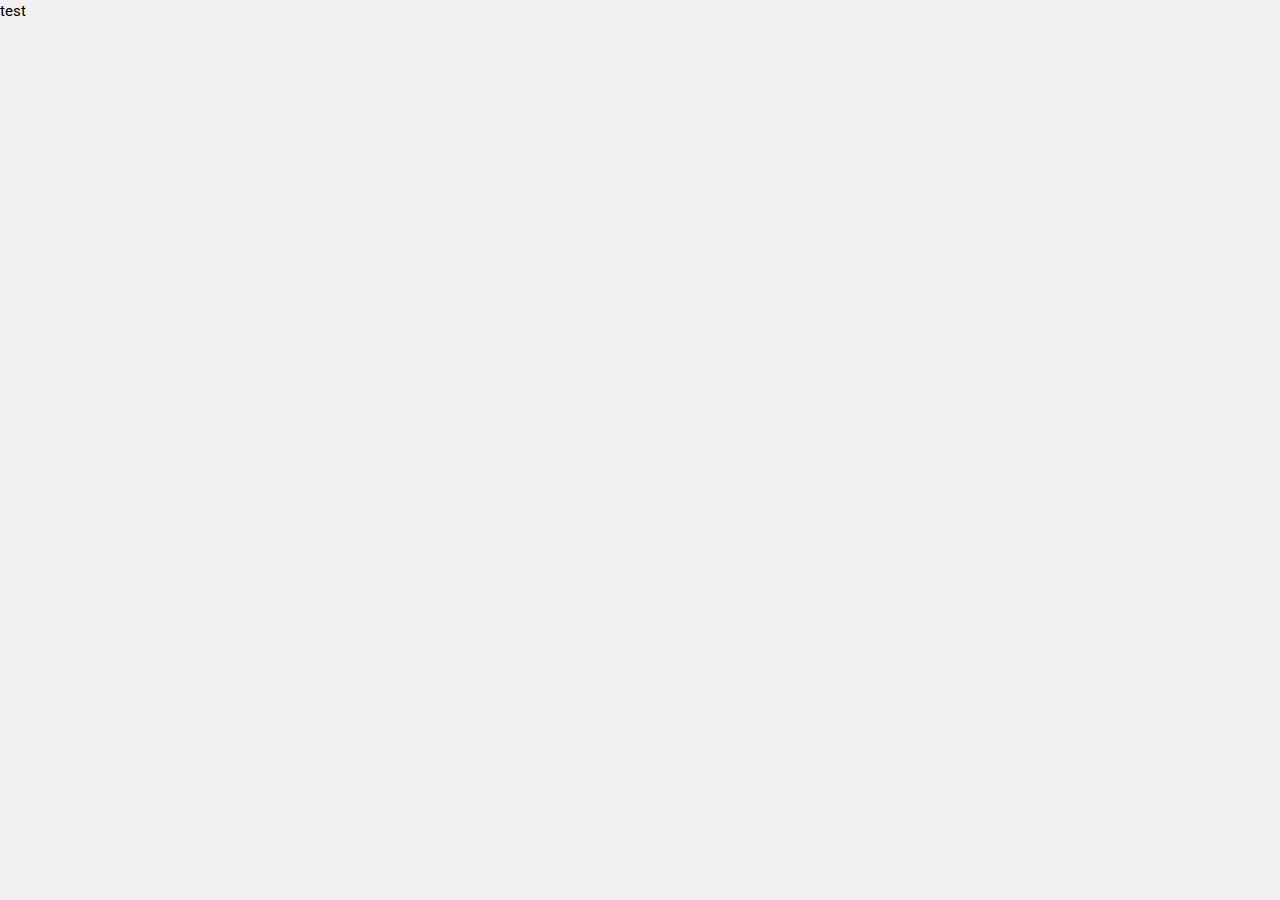
==== commit 1ea2266f: "Anniversary test" ====
--- a/Anniversary/index.html
+++ b/Anniversary/index.html
@@ -11,580 +11,9 @@
 <script src="https://cdn.staticfile.org/jquery/2.1.1/jquery.min.js"></script>
 <script src="https://cdn.staticfile.org/twitter-bootstrap/3.3.7/js/bootstrap.min.js"></script>
 
-
 <body class="w3-light-grey">
-
-  <!-- Page Container -->
-  <div class="w3-content w3-margin-top" style="max-width:1450px;">
-
-    <!-- The Grid -->
-    <div class="w3-row-padding">
-
-      <!-- Left Column -->
-      <div class="w3-third left-column">
-        <!-- <div class="w3-display-container">
-          <div class="w3-display-bottomleft w3-container w3-text-black">
-          </div>
-        </div> -->
-        <div class="w3-white w3-text-grey w3-card-4">
-          <img src="images/top-image.png" id="avatar">
-          <div class="w3-container main">
-            <h2 id="name" class="w3-text-new">Hao Jiang</h2><br>
-            <h3 id="profession">Web Developer & Indie Game Maker</h3><br>
-            <p><i class="fa fa-home fa-fw w3-margin-right w3-large w3-text-new"></i>Vancouver, BC</p>
-            <p><i class="fa fa-envelope fa-fw w3-margin-right w3-large w3-text-new"></i>HaoJiang0201@gmail.com</p>
-            <p><i class="fa fa-phone fa-fw w3-margin-right w3-large w3-text-new"></i>250-619-6316</p>
-            <p><i class="fab fa-linkedin fa-fw w3-margin-right w3-large w3-text-new"></i><a target="_blank" rel="noopener noreferrer" href="https://www.linkedin.com/in/hao-jiang-82b252139">LinkedIn: HaoJiang</a></p>
-            <p><i class="fab fa-github fa-fw w3-margin-right w3-large w3-text-new"></i><a target="_blank" rel="noopener noreferrer" href="https://github.com/HaoJiang0201">GitHub: Hao Jiang</a></p>
-            <p><i class="fas fa-download fa-fw w3-margin-right w3-large w3-text-new"></i><a target="_blank" rel="noopener noreferrer" href="https://resume.creddle.io/resume/4p5sglvezrr">Printable Resume</a></p>
-            <hr>
-
-            <p class="w3-large w3-text-new"><b><i class="fas fa-user-secret fa-fw w3-margin-right w3-text-new"></i> Skills </b></p>
-              <p class="skills-category w3-text-new"><i class=" fa fa-desktop fa-fw w3-text-new"></i> Client-side GUI Development </p>
-                <li class="skills-description">C++, C#, Java</li>
-                <li class="skills-description">Qt, MSVS, Unity</li>
-                <li class="skills-description">Windows, Linux</li>
-                <li class="skills-description">Qt for Android</li>
-              <p class="skills-category w3-text-new"><i class=" fa fa-gamepad fa-fw w3-text-new"></i> Game Development </p>
-                <li class="skills-description">C#, C++, Javascript, Cocos2d-JS, HTML5</li>
-                <li class="skills-description">Unity, RPGMaker; WebStorm, Chrome, Fiddler</li>
-                <li class="skills-description">Windows, Android, Web</li>
-                <li class="skills-description">Qt for Android</li>
-              <p class="skills-category w3-text-new"><i class=" fa fa-code fa-fw w3-text-new"></i> Web Development </p>
-                <li class="skills-description">Javascript, HTML, CSS/BootStrap/SASS, Ruby</li>
-                <li class="skills-description">NodeJS, ReactJS, Express, Knex, Ajax, jQuery, Rails</li>
-                <li class="skills-description">SQL, PostgreSQL, MongoDB, GitHub</li>
-              <p class="skills-category w3-text-new"><i class=" far fa-comments fa-fw w3-text-new"></i> Spoken Languages </p>
-                <li class="skills-description">English, Chinese</li>
-              <p class="skills-category w3-text-new"><i class=" fas fa-music fa-fw w3-text-new"></i> Other Abilities </p>
-                <li class="skills-description">Accordion, Piano</li>
-                <li class="skills-description">Swimming, Skating</li>
-              <br><br>
-          </div>
-        </div>
-
-        <!-- End Left Column -->
-      </div>
-
-      <!-- Right Column -->
-      <div class="w3-twothird right-column">
-        <!-- Summary Area -->
-        <div class="w3-container w3-card w3-white w3-margin-bottom content-area">
-          <h2 class="w3-padding-12 w3-text-new">
-            <i class="far fa-address-card fa-fw w3-margin-right w3-xxlarge" ></i>Summary
-          </h2>
-          <div class="w3-container">
-            <li>A Web Developer and Indie Game Maker with Information Technology background.</li>
-            <li>More than 5 years of user interface development and background logic implementation experiences for software.</li>
-            <li>Eager to dive into coding and logical thinking, I can focus my attention quickly when working on a project.</li>
-            <li>99% Hardworking + 1% Creative idea = Me</li>
-            <br>
-            <br>
-          </div>
-        </div>
-        <!-- Projects List -->
-        <div class="w3-container w3-card w3-white w3-margin-bottom">
-          <h2 class="w3-text-new w3-padding-12">
-            <i class="fa fa-cubes fa-fw w3-margin-right w3-xxlarge w3-text-new"></i>Projects
-          </h2>
-          <!-- LHL Projects-->
-          <div class="panel panel-default">
-            <!-- LHL Projects Header -->
-            <div class="panel-heading" style="background-color: white">
-              <a data-toggle="collapse" data-parent="#accordion" href="#LHL-Projects">
-                <div class="fold-area-header">
-                  <img src="images/LHL.png" class="company-logo w3-opacity">
-                  <b><p class="panel-title w3-text-new company-name">Lighthouse Labs</p></b>
-                  <p class="panel-title w3-text-new fold-area-date"><i class="fa fa-calendar fa-fw"></i>Mar 2019 - May 2019</p>
-                  <p class="panel-title w3-text-new">Details</p>
-                </div>
-              </a>
-            </div>
-            <!-- LHL Projects Details Inside Folder Area -->
-            <div id="LHL-Projects" class="panel-collapse collapse">
-              <div class="panel-body">
-                <!-- LHL Budget Planner Project -->
-                <div class="w3-container">
-                  <div class="container-header">
-                    <h5 class="w3-opacity"><a class="project-link" href="https://github.com/HaoJiang0201/LHL-P6-Budgestory" target="_blank"><i class="fab fa-github fa-fw w3-margin-right w3-large w3-text-new"></i><b>Budgestory</b></a></h5>
-                    <h6 class="w3-text-new"><i class="fa fa-calendar fa-fw w3-margin-right"></i>May 2019</h6>
-                  </div>
-                  <p>Budgestory allows users to categorize their incomes and expenses.
-                    Categories can be created and subcategories can be nested within each other any number of times.
-                    Users can then navigate their finances by clicking on categories on a pie chart, which will render the subcategories of the chosen category.
-                    Each category will display the total value of all expenses of any category within that category.
-                    Users can view records by date and compare weeks and months to one another.</p>
-                  <p class="coding-language"> JS, HTML, CSS, Bootstrap; React, JSX, Knex; PostgreSQL</p>
-                  <hr>
-                </div>
-                <!-- LHL Jungle Project -->
-                <!-- <div class="w3-container">
-                  <div class="container-header">
-                    <h5 class="w3-opacity"><a class="project-link" href="https://github.com/HaoJiang0201/LHL-P5-Jungle" target="_blank"><i class="fab fa-github fa-fw w3-margin-right w3-large w3-text-new"></i><b>Jungle</b></a></h5>
-                    <h6 class="w3-text-new"><i class="fa fa-calendar fa-fw w3-margin-right"></i>May 2019</h6>
-                  </div>
-                  <p> An Amazon-like e-commerce marketplace platform for practicing Ruby on Rails.<br>
-                      Including all basic functions in the following:<br>
-                    <li>products list, details, checkout and review</li>
-                    <li>user signup, login, and shopping cart</li>
-                    <li>administrator's add, delete, edit products and their categories</li>
-                  </p>
-
-                  <p class="coding-language"> Ruby, Rails, PostgreSQL, HTML, CSS</p>
-                  <hr>
-                </div> -->
-                <!-- LHL Chatty App Project -->
-                <div class="w3-container">
-                  <div class="container-header">
-                    <h5 class="w3-opacity"><a class="project-link" href="https://github.com/HaoJiang0201/LHL-P4-ChattyApp" target="_blank"><i class="fab fa-github fa-fw w3-margin-right w3-large w3-text-new"></i><b>Chatty App</b></a></h5>
-                    <h6 class="w3-text-new"><i class="fa fa-calendar fa-fw w3-margin-right"></i>Apr 2019</h6>
-                  </div>
-                  <p>Chatty allows users to communicate with each other without having to register accounts.<br>Primarily a client-side SPA (single-page app) built with ReactJS.<br>
-                  The client-side app communicates with a server via WebSockets for multi-user real-time updates.</p>
-                  <p class="coding-language"> React, JSX, WebSocket, HTML, CSS</p>
-                  <hr>
-                </div>
-                <!-- LHL Map Book Project -->
-                <div class="w3-container">
-                  <div class="container-header">
-                    <h5 class="w3-opacity"><a class="project-link" href="https://github.com/HaoJiang0201/LHL-P3-Mapbook" target="_blank"><i class="fab fa-github fa-fw w3-margin-right w3-large w3-text-new"></i><b>Map Book</b></a></h5>
-                    <h6 class="w3-text-new"><i class="fa fa-calendar fa-fw w3-margin-right"></i>Apr 2019</h6>
-                  </div>
-                  <p>A web app that allows users to collaboratively create maps which list multiple "points".<br>
-                  For example: "Best Places to Eat Around Town" or "Locations of Movie Scenes".</p>
-                  <p class="coding-language">JS, HTML, CSS; Node-JS, Knex, Ajax, jQuery; PostgreSQL</p>
-                  <hr>
-                </div>
-                <!-- LHL Tweeter Project -->
-                <div class="w3-container">
-                  <div class="container-header">
-                    <h5 class="w3-opacity"><a class="project-link" href="https://github.com/HaoJiang0201/LHL-P2-Tweeter" target="_blank"><i class="fab fa-github fa-fw w3-margin-right w3-large w3-text-new"></i><b>Tweeter</b></a></h5>
-                    <h6 class="w3-text-new"><i class="fa fa-calendar fa-fw w3-margin-right"></i>Mar 2019</h6>
-                  </div>
-                  <p>Primarily a client-side Single Page App (SPA). The client-side app communicates with a server via AJAX.<br>Tweets are persisted to MongoDB and survive a server restart.</p>
-                  <p class="coding-language">JS, HTML, CSS, AJAX, jQuery, MongoDB, Node-JS, Express, ES5/6</p>
-                  <hr>
-                </div>
-                <!-- LHL Tiny App Project -->
-                <!-- <div class="w3-container">
-                  <div class="container-header">
-                    <h5 class="w3-opacity"><a class="project-link" href="https://github.com/HaoJiang0201/LHL-P1-TinyApp" target="_blank"><i class="fab fa-github fa-fw w3-margin-right w3-large w3-text-new"></i><b>Tiny App</b></a></h5>
-                    <h6 class="w3-text-new"><i class="fa fa-calendar fa-fw w3-margin-right"></i>March 2019</h6>
-                  </div>
-                  <p>A full stack web app built with Node and Express that allows users to shorten long URLs.</p>
-                  <p class="coding-language">JS, HTML, CSS, Node-JS, Express, ES5/6</p>
-                  <hr>
-                </div> -->
-              </div>
-            </div>
-          </div>
-
-          <!-- Indie Game Projects-->
-          <div class="panel panel-default">
-            <!-- Indie Game Projects Header -->
-            <div class="panel-heading" style="background-color: white">
-              <a data-toggle="collapse" data-parent="#accordion" href="#IndieGame-Projects">
-                <div class="fold-area-header">
-                  <img src="images/HaoYuStudio.png" class="company-logo w3-opacity">
-                  <b><p class="panel-title w3-text-new company-name">Indie Game Projects</p></b>
-                  <p class="panel-title w3-text-new fold-area-date"><i class="fa fa-calendar fa-fw"></i>Jul 2018 - Feb 2019</p>
-                  <p class="panel-title w3-text-new">Details</p>
-                </div>
-              </a>
-            </div>
-            <!-- HaoYuStudio Projects Details Inside Folder Area -->
-            <div id="IndieGame-Projects" class="panel-collapse collapse">
-              <div class="panel-body">
-			  
-				<!-- HaoYuStudio Underground Joint -->
-                <div class="w3-container">
-                  <div class="container-header">
-                    <h5 class="w3-opacity"><a class="project-link" href="https://github.com/HaoJiang0201/Unity-UndergroundUnion" target="_blank">
-                      <i class="fab fa-github fa-fw w3-margin-right w3-large w3-text-new"></i><b>Underground Union</b></a>
-                    </h5>
-                    <h6 class="w3-text-new"><i class="fa fa-calendar fa-fw w3-margin-right"></i>Apr 2017 - Jan 2018</h6>
-                  </div>
-                  <p>"Cheka", the first of a succession of Soviet secret police organizations.
-                    During the second world war, it provided training of spy against Fascism.
-                    In 1943, Zheng Qin, a secret agent of the Chinese Communist Party return to Shanghai after strict training in "Cheka".
-                    He led an armed group to fight for his country. However, the situation was extremely severe under the rule of Puppet Regime.
-                    When he tried to set a trap for enemies and lead them to death, a more dangerous trap in the dark was very close to him at the same time.</p>
-                  <p class="coding-language">66RPG AVGMaker; Photoshop</p>
-                  <hr>
-                </div>
-				
-				<!-- HaoYuStudio Bubble Jungle -->
-                <div class="w3-container">
-                  <div class="container-header">
-                    <h5 class="w3-opacity"><i class="fab fa-github fa-fw w3-margin-right w3-large w3-text-new"></i><b>Bubble Jungle&nbsp;&nbsp;</b></h5>
-					<a class="project-link" href="https://github.com/HaoJiang0201/Qt-BubbleJungle" target="_blank">
-						<h5 class="w3-opacity"><b>Qt/C++ Version&nbsp;&nbsp;</b></h5>
-					</a>
-					<a class="project-link" href="https://github.com/HaoJiang0201/Unity-BubbleJungle" target="_blank">
-						<h5 class="w3-opacity"><b>Unity/C# Version&nbsp;&nbsp;</b></h5>
-					</a>
-					<a class="project-link" href="https://github.com/HaoJiang0201/Cocos2d-JS-BubbleJungle" target="_blank">
-						<h5 class="w3-opacity"><b>Coco2d-JS Version&nbsp;&nbsp;</b></h5>
-					</a>
-					<h6 class="w3-text-new"><i class="fa fa-calendar fa-fw w3-margin-right"></i>Feb 2015, Jul 2019</h6>
-                  </div>
-				  
-                  <p>A bubble removes puzzle game. Let's find out pretties in a jungle.
-				  This is an advertisement project for the comic "Yi Shuo".</p>
-                  <p class="coding-language">Qt/C++; Unity/C#; Coco2d-JS; Photoshop</p>
-                  <hr>
-                </div>
-			  
-			  
-                <!-- HaoYuStudio Sand Glass Space -->
-                <div class="w3-container">
-                  <div class="container-header">
-                    <h5 class="w3-opacity"><a class="project-link" href="https://github.com/HaoJiang0201/Unity-Sand-Glass-Space" target="_blank">
-						<i class="fab fa-github fa-fw w3-margin-right w3-large w3-text-new"></i><b>Sand Glass Space</b></a>
-					</h5>
-                    <h6 class="w3-text-new"><i class="fa fa-calendar fa-fw w3-margin-right"></i>Jan 2019 - Now</h6>
-                  </div>
-                  <p> High school student YuTong was sleeping on the bus during his summer camp trip.
-				  However, the destination hotel turns into a special sand glass space all of sudden.
-				  He needs to find out the truth and look for a way out together with best friends.
-				  Will they survive from pure evil this time?</p>
-                  <p class="coding-language">Unity, C#; Photoshop, Picture Factory; GoldWave, Digital Piano, Accordion</p>
-                  <hr>
-                </div>
-                <!-- HaoYuStudio Rosy -->
-                <div class="w3-container">
-                  <div class="container-header">
-                    <h5 class="w3-opacity"><a class="project-link" href="https://github.com/HaoJiang0201/Rosy-New-way-of-life" target="_blank">
-						<i class="fab fa-github fa-fw w3-margin-right w3-large w3-text-new"></i><b>Rosy：New way of life</b></a>
-					</h5>
-                    <h6 class="w3-text-new"><i class="fa fa-calendar fa-fw w3-margin-right"></i>Dec 2018 - Now</h6>
-                  </div>
-                  <p>AI robot Rosy received a normal mission to pick up an important client from the hospital.
-				  Unfortunately, they met a serious disease outbreak and the hospital becomes a living hell.
-				  Is this just a death escaping or the beginning of a new life?</p>
-                  <p class="coding-language">RPGMaker, JavaScript; Photoshop, Aseprite; GoldWave, Digital Piano, Accordion</p>
-                  <hr>
-                </div>
-				
-				<!-- HaoYuStudio Block Breaker -->
-                <div class="w3-container">
-                  <div class="container-header">
-                    <h5 class="w3-opacity">
-						<a class="project-link" href="https://github.com/HaoJiang0201/Unity-BlockBreaker" target="_blank">
-							<i class="fab fa-github fa-fw w3-margin-right w3-large w3-text-new"></i><b>Block Breaker</b>
-						</a>
-                    </h5>
-                    <h6 class="w3-text-new"><i class="fa fa-calendar fa-fw w3-margin-right"></i>Jul 2018</h6>
-                  </div>
-                  <p>This is just a normal and traditional block breaker game. But have you noticed the abnormal blocks there?</p>
-                  <p class="coding-language">Unity; C#</p>
-                  <hr>
-                </div>
-                
-                <!-- HaoYuStudio Contagion-File 2: Lost City -->
-                <div class="w3-container">
-                  <div class="container-header">
-                    <h5 class="w3-opacity"><a class="project-link" href="http://www.66rpg.com/game/1037228" target="_blank">
-                      <i class="fab fa-github fa-fw w3-margin-right w3-large w3-text-new"></i><b>Contagion-File 2: Lost City</b></a>
-                    </h5>
-                    <h6 class="w3-text-new"><i class="fa fa-calendar fa-fw w3-margin-right"></i>Sep 2017 - Dec 2018</h6>
-                  </div>
-                  <p>"It just happened on an unremarkable day all of sudden, in this peaceful city.
-                    If we continue doing nothing in such a situation, what's the difference between us and those zombies?
-                    Even if I am the only one who still wants to fight for the truth until the end, it is meaningful for telling every innocent civil what happened on that day.
-                    This is my last dedication and resists for my deeply loved city."
-                    -- From "Contagion-File: Yue Han's Notes"</p>
-                  <p class="coding-language">66RPG AVGMaker; Photoshop</p>
-                  <hr>
-                </div>
-                <!-- HaoYuStudio Contagion-File 1: Abandoned Campus -->
-                <div class="w3-container">
-                  <div class="container-header">
-                    <h5 class="w3-opacity"><a class="project-link" href="http://www.66rpg.com/game/732823" target="_blank">
-                      <i class="fab fa-github fa-fw w3-margin-right w3-large w3-text-new"></i><b>Contagion-File 1: Abandoned Campus</b></a>
-                    </h5>
-                    <h6 class="w3-text-new"><i class="fa fa-calendar fa-fw w3-margin-right"></i>Oct 2016 - Mar 2017</h6>
-                  </div>
-                  <p>An abandoned campus with maniac zombie teachers and students.
-                    The place used to full of youth memories now turning into a living hell and test all of us.
-                    In such an unexpected accident, everything is not what it seems.
-                    When the deep bellow no longer coming from classmates and friends we were familiar with,
-                    can we still dig out the secret at the back and survive until the end?</p>
-                  <p class="coding-language">66RPG AVGMaker; Photoshop</p>
-                  <hr>
-                </div>
-              </div>
-            </div>
-          </div>
-
-          <!-- CCII Projects-->
-          <div class="panel panel-default">
-            <!-- CCII Projects Header -->
-            <div class="panel-heading" style="background-color: white">
-              <a data-toggle="collapse" data-parent="#accordion" href="#CCII-Projects">
-                <div class="fold-area-header">
-                  <img src="images/CCII.png" class="company-logo w3-opacity">
-                  <b><p class="panel-title w3-text-new company-name">Crystal Cam Imaging Inc.</p></b>
-                  <p class="panel-title w3-text-new fold-area-date"><i class="fa fa-calendar fa-fw"></i>Feb 2018 - Jun 2018</p>
-                  <p class="panel-title w3-text-new">Details</p>
-                </div>
-              </a>
-            </div>
-            <!-- CCII Projects Details Inside Folder Area -->
-            <div id="CCII-Projects" class="panel-collapse collapse">
-              <div class="panel-body">
-                <!-- CCII ERPNext System -->
-                <div class="w3-container">
-                  <div class="container-header">
-                    <h5 class="w3-opacity"><i class="fab fa-github fa-fw w3-margin-right w3-large w3-text-new"></i><b>ERP System Implementation</b></a></h5>
-                    <h6 class="w3-text-new"><i class="fa fa-calendar fa-fw w3-margin-right"></i>Feb 2018 - Jun 2018</h6>
-                  </div>
-                  <p> Implement, maintain and customize ERP (Enterprise Resources Planning)
-                  System for the company by using the ERPNext Online Management System.</p>
-                  <p class="coding-language">ERPNext Online, JavaScript</p>
-                  <hr>
-                </div>
-                <!-- CCII ABP -->
-                <div class="w3-container">
-                  <div class="container-header">
-                    <h5 class="w3-opacity"><i class="fab fa-github fa-fw w3-margin-right w3-large w3-text-new"></i><b>Applied Business Plan (ABP)</b></a></h5>
-                    <h6 class="w3-text-new"><i class="fa fa-calendar fa-fw w3-margin-right"></i>Apr 2018 - May 2018</h6>
-                  </div>
-                  <p>Generate a general but practical business plan based on the company's resources and management situation during the process of the ERP system's implementation. From various aspects: such as HR, Bill of Materials (BOM), Vendors, Customers, and so on.</p>
-                  <p class="coding-language">MBA knowledge and skills</p>
-                  <hr>
-                </div>
-              </div>
-            </div>
-          </div>
-
-          <!-- 66RPG Projects-->
-          <div class="panel panel-default">
-            <!-- 66RPG Projects Header -->
-            <div class="panel-heading" style="background-color: white">
-              <a data-toggle="collapse" data-parent="#accordion" href="#66RPG-Projects">
-                <div class="fold-area-header">
-                  <img src="images/66RPG.png" class="company-logo w3-opacity">
-                  <b><p class="panel-title w3-text-new company-name">Beijing Liuqu Network Technology Co., Ltd.</p></b>
-                  <p class="panel-title fold-area-date"><i class="fa fa-calendar fa-fw"></i>Feb 2015 - Apr 2016</p>
-                  <p class="panel-title w3-text-new">Details</p>
-                </div>
-              </a>
-            </div>
-            <!-- 66RPG Projects Details Inside Folder Area -->
-            <div id="66RPG-Projects" class="panel-collapse collapse">
-              <div class="panel-body">
-                <!-- 66RPG AVG Game Maker -->
-                <div class="w3-container">
-                  <div class="container-header">
-                    <h5 class="w3-opacity"><i class="fab fa-github fa-fw w3-margin-right w3-large w3-text-new"></i><b>AVG Game Maker</b></a></h5>
-                    <h6 class="w3-text-new"><i class="fa fa-calendar fa-fw w3-margin-right"></i>Feb 2015 - Apr 2016</h6>
-                  </div>
-                  <p>Independent research and development of the game engine for Visual Novel Game. Users can use such a game engine to create games without coding skills. Moreover, there is a free plugged-in art resources database released along with the game engine to help game makers reducing cost. As the foundation and primary product of Beijing Liuqu Network Technology Co., Ltd., the whole game engine toolkits are developed by MSVS and C#.</p>
-                  <p class="coding-language">MSVS, C#</p>
-                  <hr>
-                </div>
-                <!-- 66RPG Game Interpreter -->
-                <div class="w3-container">
-                  <div class="container-header">
-                    <h5 class="w3-opacity"><i class="fab fa-github fa-fw w3-margin-right w3-large w3-text-new"></i><b>Game Interpreter</b></a></h5>
-                    <h6 class="w3-text-new"><i class="fa fa-calendar fa-fw w3-margin-right"></i>Aug 2015 - Apr 2016</h6>
-                  </div>
-                  <p>Independent research and development of the game interpreter to support the game engine and helped the game made by such engine deploying on different platforms including Android, iOS, and Web. As the support tool for games running, the game interpreter was developed by Unity and C#.</p>
-                  <p class="coding-language">Unity, C#</p>
-                  <hr>
-                </div>
-                <!-- Product Designing -->
-                <div class="w3-container">
-                  <div class="container-header">
-                    <h5 class="w3-opacity"><i class="fab fa-github fa-fw w3-margin-right w3-large w3-text-new"></i><b>Game Platform Designing and Maintaining</b></a></h5>
-                    <h6 class="w3-text-new"><i class="fa fa-calendar fa-fw w3-margin-right"></i>Aug 2015 - Apr 2016</h6>
-                  </div>
-                  <p>Graphics User Interface Designing and Functional Designing for the online game platform’s App and Website. The platform only shows visual novel games made by the game engine provided by Beijing Liuqu Network Technology Co., Ltd.</p>
-                  <p class="coding-language">PowerPoint, Axture</p>
-                  <hr>
-                </div>
-              </div>
-            </div>
-          </div>
-          <!-- Landocean Projects-->
-          <div class="panel panel-default">
-            <!-- Landocean Projects Header -->
-            <div class="panel-heading" style="background-color: white">
-              <a data-toggle="collapse" data-parent="#accordion" href="#Landocean-Projects">
-                <div class="fold-area-header">
-                  <img src="images/Landocean.png" class="company-logo w3-opacity">
-                  <b><p class="panel-title w3-text-new company-name">LandOcean Energy Services Co., Ltd.</p></b>
-                  <p class="panel-title fold-area-date"><i class="fa fa-calendar fa-fw"></i>Feb 2012 - Feb 2015</p>
-                  <p class="panel-title w3-text-new">Details</p>
-                </div>
-              </a>
-            </div>
-            <!-- Landocean Projects Details Inside Folder Area -->
-            <div id="Landocean-Projects" class="panel-collapse collapse">
-              <div class="panel-body">
-                <!-- Landocean LD-DPSeis Seismic Data Processing System -->
-                <div class="w3-container">
-                  <div class="container-header">
-                    <h5 class="w3-opacity"><i class="fab fa-github fa-fw w3-margin-right w3-large w3-text-new"></i><b>LD-DPSeis Seismic Data Processing System</b></a></h5>
-                    <h6 class="w3-text-new"><i class="fa fa-calendar fa-fw w3-margin-right"></i>Feb 2012 - Feb 2015</h6>
-                  </div>
-                  <li>LD-DPSeis Seismic Data Processing System modulization development and transplantation: Dozens of major modules’ independent development for different seismic data process functions in both Window and Linux. All the primary methodologies are realized by C++.</li>
-                  <li>Shift all the functions from Qt 3 version framework in Windows to Qt 4 version framework and recreate graphic user interface by using Qt Creator in Linux.</li><br>
-                  <p class="coding-language">Qt, C++</p>
-                  <hr>
-                </div>
-                <!-- Landocean Seismic Data Preview Tools -->
-                <div class="w3-container">
-                  <div class="container-header">
-                    <h5 class="w3-opacity"><i class="fab fa-github fa-fw w3-margin-right w3-large w3-text-new"></i><b>Seismic Data Preview Tools</b></a></h5>
-                    <h6 class="w3-text-new"><i class="fa fa-calendar fa-fw w3-margin-right"></i>Apr-May 2019</h6>
-                  </div>
-                  <p>Designed and developed assistant tools for the system to check large-scale data’s basic information before data process.</p>
-                  <p class="coding-language">Qt, C++</p>
-                  <hr>
-                </div>
-              </div>
-            </div>
-          </div>
-          <!-- BJJT Projects-->
-          <!-- <div class="panel panel-default">
-            <div class="panel-heading" style="background-color: white">
-              <a data-toggle="collapse" data-parent="#accordion" href="#BJJT-Projects">
-                <div class="fold-area-header">
-                  <img src="images/BJJT.png" class="company-logo w3-opacity">
-                  <b><p class="panel-title w3-text-new company-name">Beijing Jiaotong University</p></b>
-                  <p class="panel-title fold-area-date"><i class="fa fa-calendar fa-fw"></i>Jul 2005 - Jul 2009</p>
-                  <p class="panel-title w3-text-new">Details</p>
-                </div>
-              </a>
-            </div>
-            <div id="BJJT-Projects" class="panel-collapse collapse">
-              <div class="panel-body">
-                <div class="w3-container">
-                  <div class="container-header">
-                    <h5 class="w3-opacity"><a class="project-link" href="https://github.com/silviabon/tandem-patient-portal" target="_blank"><i class="fab fa-github fa-fw w3-margin-right w3-large w3-text-new"></i><b>ERP System Implementation</b></a></h5>
-                    <h6 class="w3-text-new"><i class="fa fa-calendar fa-fw w3-margin-right"></i>Feb-Jun 2019</h6>
-                  </div>
-                  <p> Implement, maintain and customize ERP (Enterprise Resources Planning)
-                  System for the company by using ERPNext Online Management System.</p>
-                  <p class="coding-language">ERPNext Online, JavaScript</p>
-                  <hr>
-                </div>
-              </div>
-            </div>
-          </div> -->
-        </div>
-        <!-- Work Experiences -->
-        <div class="w3-container w3-card w3-white w3-margin-bottom">
-          <h2 class="w3-text-new w3-padding-16"><i class="fa fa-suitcase fa-fw w3-margin-right w3-xxlarge w3-text-new"></i>Work Experience</h2>
-          <!-- HaoYu Studio -->
-<!--           <div class="w3-container">
-            <div class="container-header">
-              <h5 class="w3-opacity"><b>Indie Game Maker / HaoYu Studio</b></h5>
-              <h6 class="w3-text-new"><i class="fa fa-calendar fa-fw w3-margin-right"></i>Apr 2016 - Now</h6>
-            </div>
-            <p>Volunteering at TMP as Frontend Web Developer. </p>
-             <p> HTML, CSS, JavaScript, React.</p>
-            <hr>
-          </div> -->
-          <!-- CCII -->
-          <div class="w3-container">
-            <div class="container-header">
-              <h5 class="w3-opacity w3-large"><img src="images/CCII.png" class="company-logo"><b>&nbsp;&nbsp;&nbsp;Crystal Cam Imgaing Inc. / ERP System Assistant</b></h5>
-              <h6 class="w3-text-new"><i class="fa fa-calendar fa-fw w3-margin-right"></i>Feb 2018 - Jul 2018</h6>
-            </div>
-            <br><p>Implement, maintain and customize ERP (Enterprise Resources Planning) System for the company by using ERPNext Software.<br>
-            Using ERPNext to organize all kinds of resources in the company to improve effectiveness and efficiency from the management perspective.</p>
-            <hr>
-          </div>
-          <!-- 66RPG -->
-          <div class="w3-container">
-            <div class="container-header">
-              <h5 class="w3-opacity w3-large"><img src="images/66RPG.png" class="company-logo"><b>&nbsp;&nbsp;&nbsp;Liuqu Network Technology Co., Ltd./ Software Developer & Product Designer</b></h5>
-              <h6 class="w3-text-new"><i class="fa fa-calendar fa-fw w3-margin-right"></i>Mar 2014 - Apr 2016</h6>
-            </div>
-            <br><p>Software products’ designing and development for the game platform from game making to game operating, including game engine development, game interpreter development, indie games’ package releasing, game webpage and mobile application designing. Specifically, applied Unity to deploy games on Web, Android, and iOS.</p>
-            <hr>
-          </div>
-          <!-- Landocean -->
-          <div class="w3-container">
-            <div class="container-header">
-              <h5 class="w3-opacity w3-large"><img src="images/Landocean.png" class="company-logo"><b>&nbsp;&nbsp;&nbsp;LandOcean Energy Services Co., Ltd. / Software Developer</b></h5>
-              <h6 class="w3-text-new"><i class="fa fa-calendar fa-fw w3-margin-right"></i>Feb 2012 - Feb 2015</h6>
-            </div>
-            <br><p>Software modulization development for the seismic data process system by using Microsoft Visual Studio, Qt cross-platform application framework and C++ in both Windows and Linux.
-            The development includes graphical user interface development and mathematics methodology application; Modulization debugging and connecting with the whole seismic data process system; Assistant tools development.</p>
-            <hr>
-          </div>
-          <!-- <div class="w3-container">
-            <div class="container-header">
-              <h5 class="w3-opacity w3-large"><img src="images/BJJT.png" class="company-logo"><b>&nbsp;&nbsp;&nbsp;Beijing Jiaotong University IT Lab. / Software Developer</b></h5>
-              <h6 class="w3-text-new"><i class="fa fa-calendar fa-fw w3-margin-right"></i>Jul 2005 - Jul 2009</h6>
-            </div>
-            <br><p>Developed software tools for communication engineering scientific research under professor’s guidance, which belong to 2008 Beijing undergraduate students’ innovation and practice projects.
-            Included a specific software’s development and application for large-scale network’s data process and analysis.</p>
-            <hr>
-          </div> -->
-        </div>
-        <!-- Education -->
-        <div class="w3-container w3-card w3-white w3-margin-bottom">
-          <h2 class="w3-text-new w3-padding-16"><i class="fas fa-user-graduate fa-fw w3-margin-right w3-xxlarge w3-text-new"></i>Education</h2>
-          <!-- <div class="w3-container">
-            <div class="container-header">
-              <h5 class="w3-opacity w3-large"><img src="images/Udemy.png" class="company-logo"><b>&nbsp;&nbsp;&nbsp;Udemy Online Courses</b></h5>
-              <h6 class="w3-text-new"><i class="fa fa-calendar fa-fw w3-margin-right"></i>Jul 2018 - Current</h6>
-            </div>
-            <br><li>C# Unity Developer 2D: Learn to Code Making Games</li>
-            <hr>
-          </div> -->
-          <div class="w3-container">
-            <div class="container-header">
-              <h5 class="w3-opacity w3-large"><img src="images/LHL.png" class="company-logo"><b>&nbsp;&nbsp;&nbsp;Lighthouse Labs</b></h5>
-              <h6 class="w3-text-new"><i class="fa fa-calendar fa-fw w3-margin-right"></i>Mar 2019 - May 2019</h6>
-            </div>
-            <br><li>Web Development Bootcamp</li>
-            <hr>
-          </div>
-          <div class="w3-container">
-            <div class="container-header">
-              <h5 class="w3-opacity w3-large"><img src="images/VIU.png" class="company-logo"><b>&nbsp;&nbsp;&nbsp;Vancouver Island University</b></h5>
-              <h6 class="w3-text-new"><i class="fa fa-calendar fa-fw w3-margin-right"></i>Apr 2017 - July 2018</h6>
-            </div>
-            <br><li>Major: Master of Business administration</li>
-            <li>Degree: MBA</li>
-            <hr>
-          </div>
-          <div class="w3-container">
-            <div class="container-header">
-              <h4 class="w3-opacity"><img src="images/VU.png" class="company-logo"><b>&nbsp;&nbsp;&nbsp;Valparaiso University</b></h4>
-              <h6 class="w3-text-new"><i class="fa fa-calendar fa-fw w3-margin-right"></i>Aug 2010 - Jan 2012</h6>
-            </div>
-            <br><li>Major: Information Tehcnology and Management</li>
-            <li>Degree: Master Degree of Science</li>
-            <hr>
-          </div>
-          <div class="w3-container">
-            <div class="container-header">
-              <h4 class="w3-opacity"><img src="images/BJJT.png" class="company-logo"><b>&nbsp;&nbsp;&nbsp;Beijing Jiaotong University</b></h4>
-              <h6 class="w3-text-new"><i class="fa fa-calendar fa-fw w3-margin-right"></i>Jul 2005 - Jul 2009</h6>
-            </div>
-            <br><li>Major: Communication Engineering</li>
-            <li>Degree: Bachelor Degree of Science</li>
-            <hr>
-          </div>
-
-        </div>
-
-        <!-- End Right Column -->
-      </div>
-
-      <!-- End Grid -->
-    </div>
-
-    <!-- End Page Container -->
-  </div>
-
+  test
 </body>
 
+
 </html>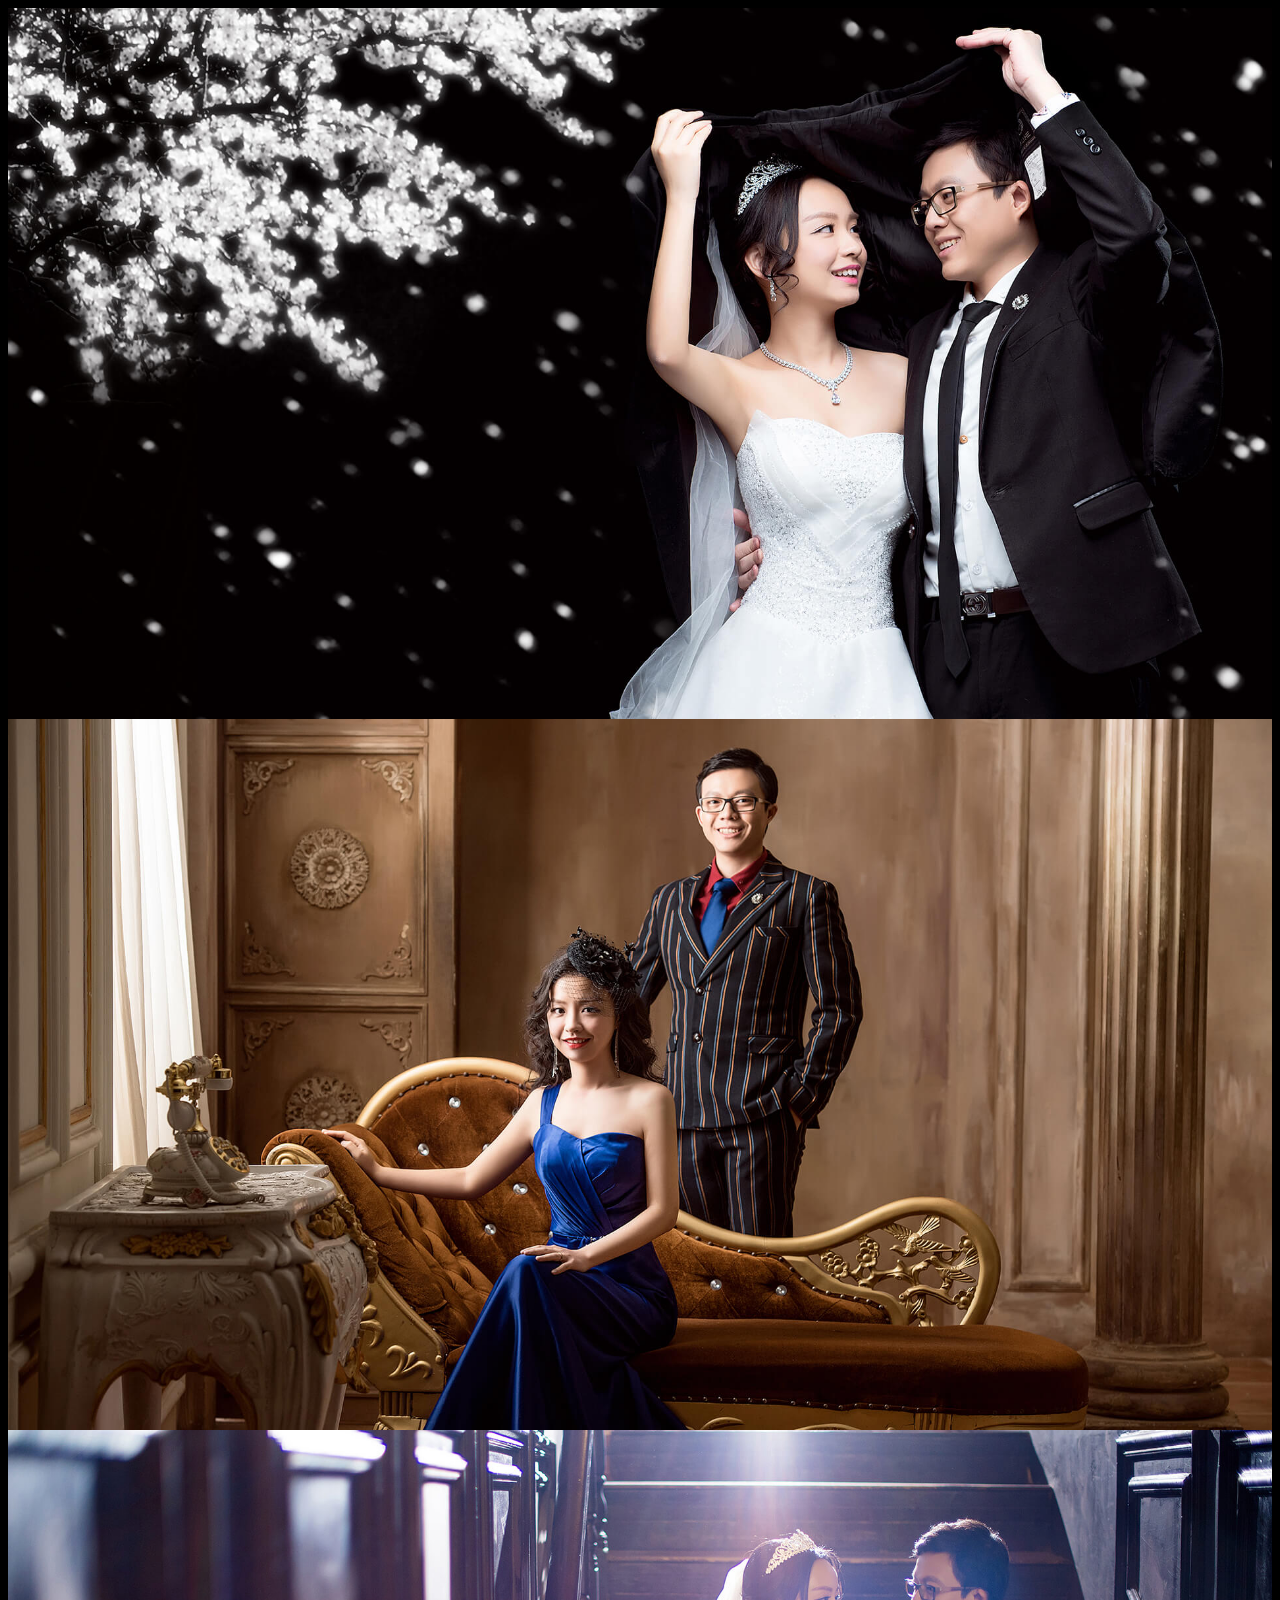
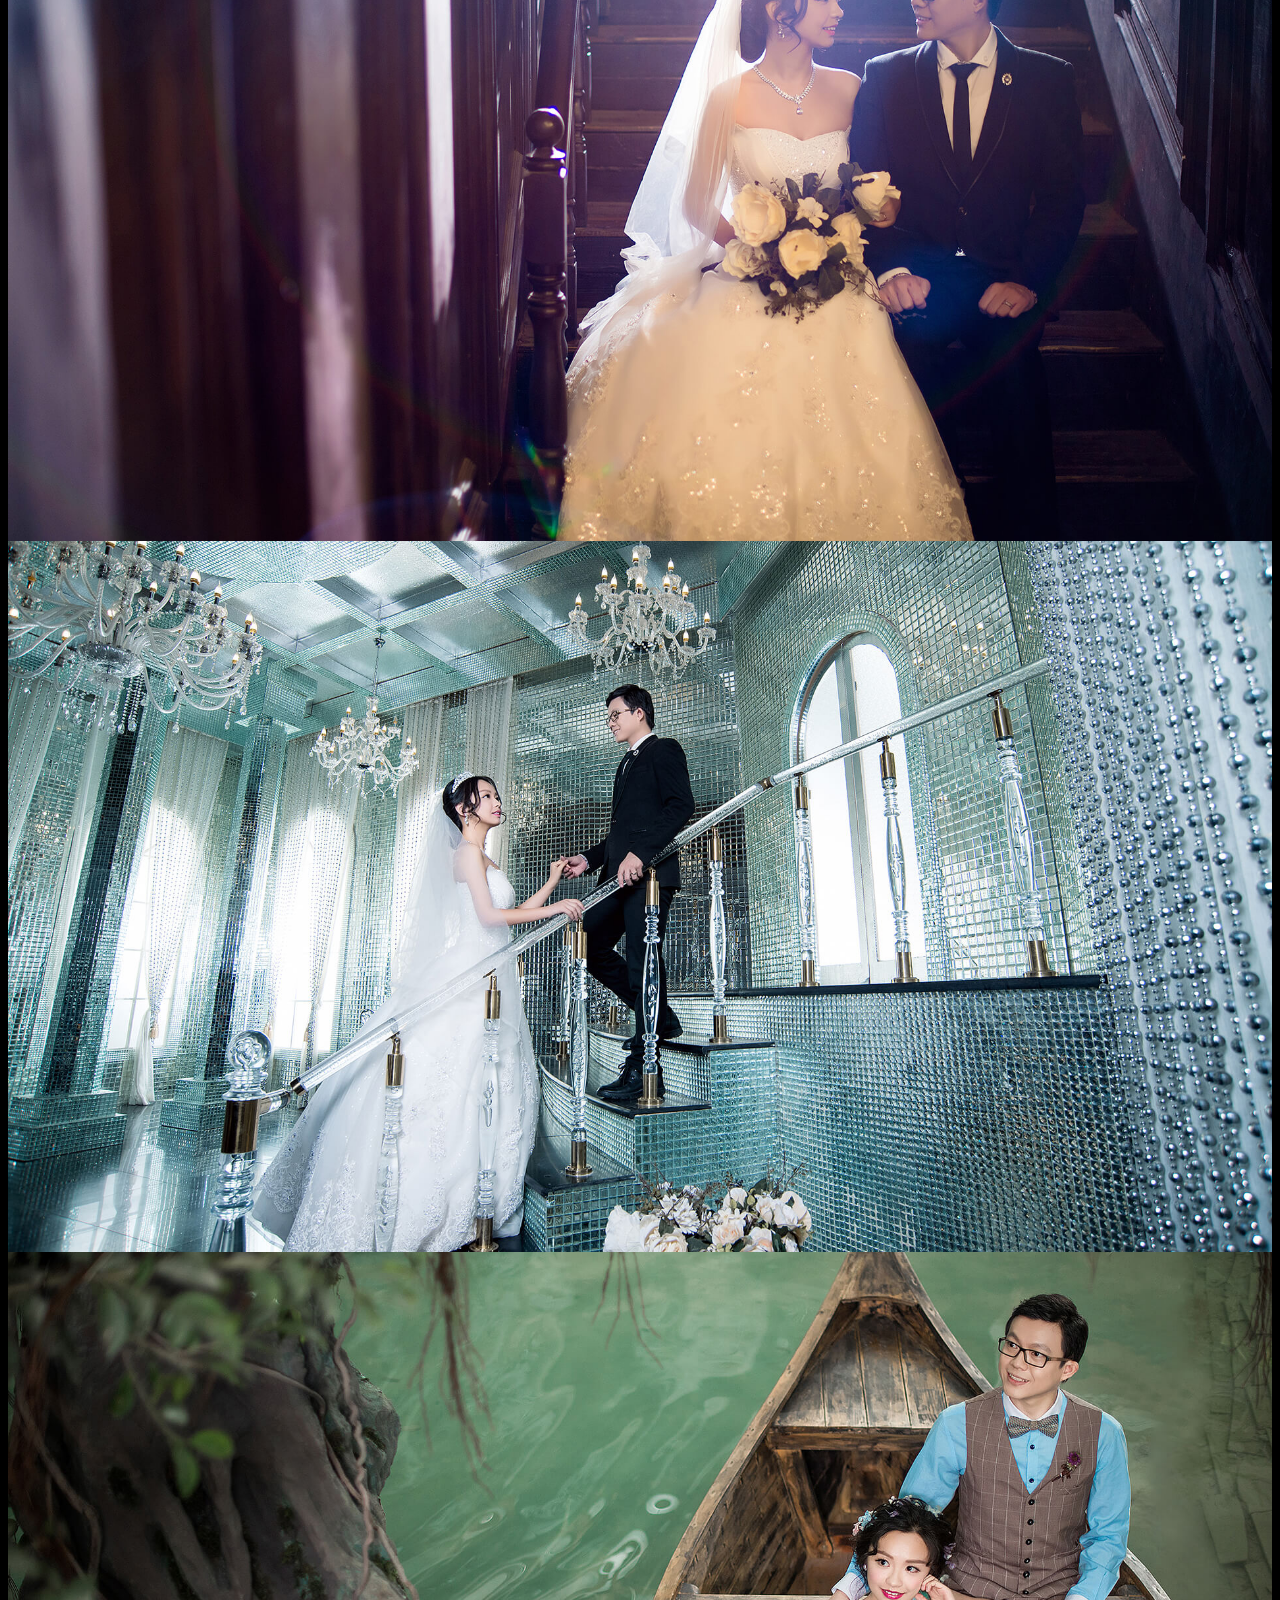
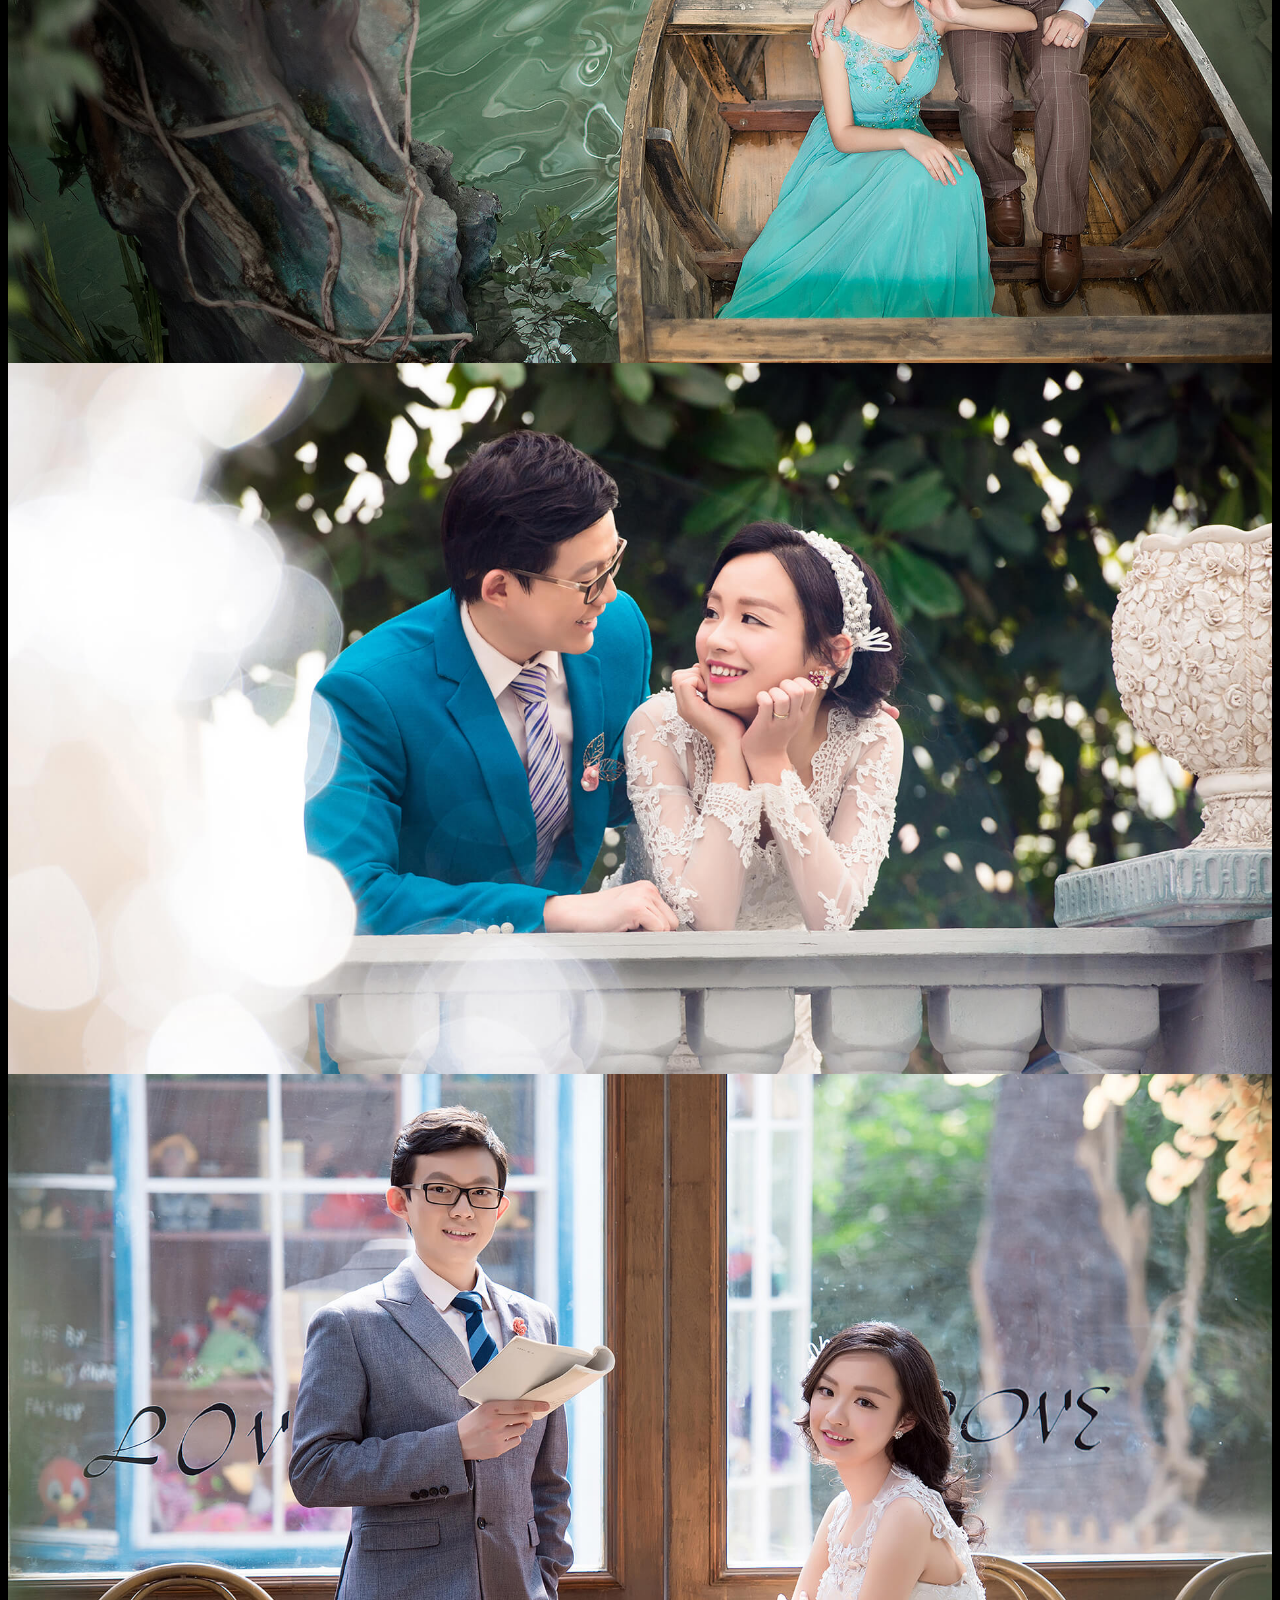
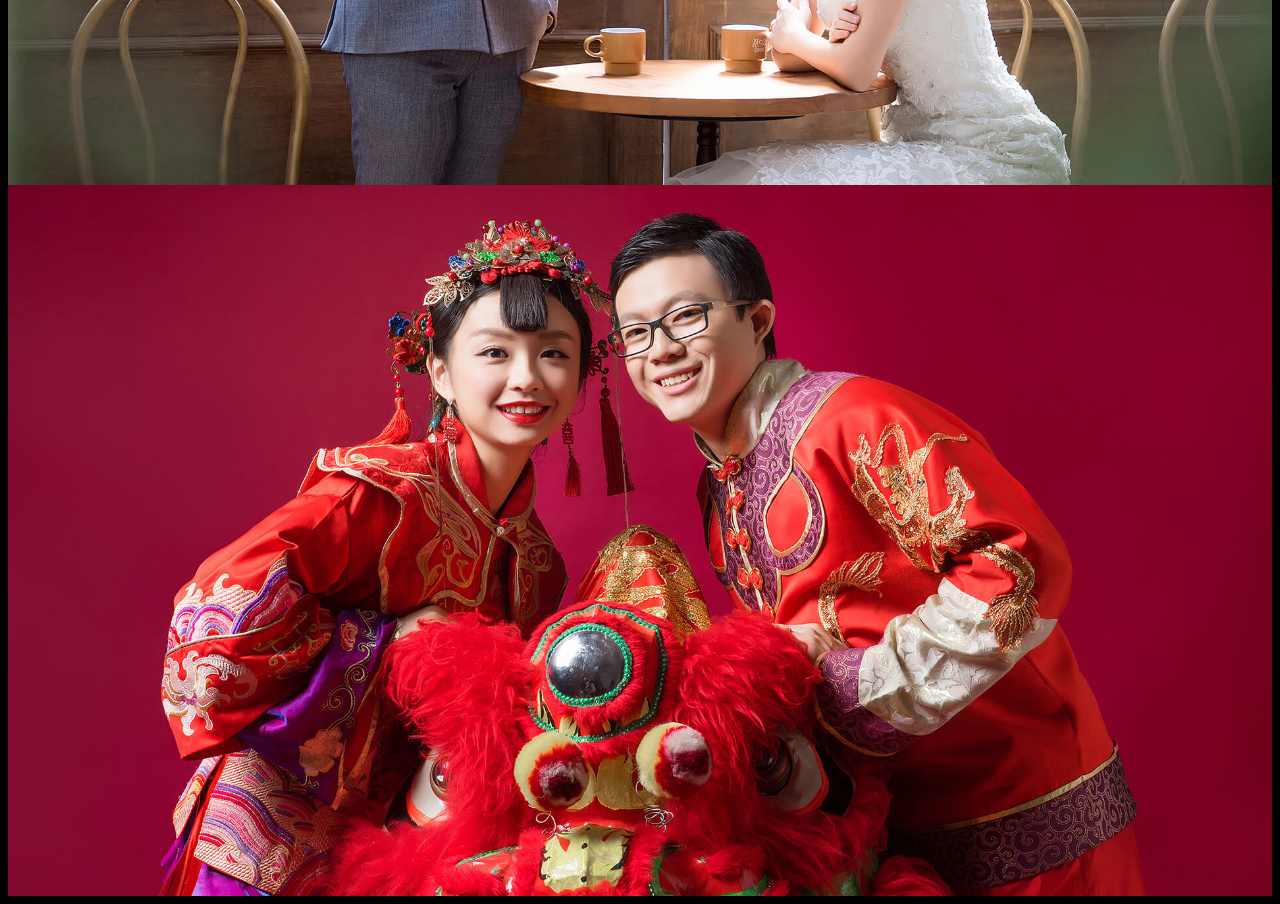
==== commit 64074725: "Anniversary Test" ====
--- a/Anniversary/index.html
+++ b/Anniversary/index.html
@@ -1,19 +1,75 @@
 <!DOCTYPE html>
-<html>
-<title>Hao Jiang</title>
-<meta charset="UTF-8">
-<meta name="viewport" content="width=device-width, initial-scale=1">
-<link rel='stylesheet' href='https://fonts.googleapis.com/css?family=Roboto'>
-<link rel="stylesheet" href="https://use.fontawesome.com/releases/v5.3.1/css/all.css" integrity="sha384-mzrmE5qonljUremFsqc01SB46JvROS7bZs3IO2EmfFsd15uHvIt+Y8vEf7N7fWAU"
-  crossorigin="anonymous">
-<link rel="stylesheet" href='css/style.css'>
-<link rel="stylesheet" href="https://cdn.staticfile.org/twitter-bootstrap/3.3.7/css/bootstrap.min.css">
-<script src="https://cdn.staticfile.org/jquery/2.1.1/jquery.min.js"></script>
-<script src="https://cdn.staticfile.org/twitter-bootstrap/3.3.7/js/bootstrap.min.js"></script>
+<html lang="en">
+<head>
+    <meta charset="UTF-8">
+    <title>兔子和老鼠的结婚纪念日</title>
+    <style type="text/css">
 
-<body class="w3-light-grey">
-  test
+      body {
+        background-color: black;
+        margin:none;
+      }
+
+        .imgBox{
+            width: 100%;
+            height: 100%;
+            margin: none;
+
+        }
+
+        .imgBox img{
+          display: flex;
+          align-items: center;
+          width: 100%;
+          height: 100%;
+          margin-left: none;
+        }
+/* 
+        .img1{
+            display: block;
+        }
+
+        .img2{
+            display: none;
+        }
+
+        .img3{
+            display: none;
+        } */
+    </style>
+</head>
+<body class="background">
+<!-- <p>图片轮播</p> -->
+<div class="imgBox">
+    <img class="img-slide img1" src="images/Image01.jpg" alt="1">
+    <img class="img-slide img2" src="images/Image02.jpg" alt="2">
+    <img class="img-slide img3" src="images/Image03.jpg" alt="3">
+    <img class="img-slide img1" src="images/Image04.jpg" alt="4">
+    <img class="img-slide img2" src="images/Image05.jpg" alt="5">
+    <img class="img-slide img3" src="images/Image06.jpg" alt="6">
+    <img class="img-slide img1" src="images/Image07.jpg" alt="7">
+    <img class="img-slide img2" src="images/Image08.jpg" alt="8">
+</div>
 </body>
-
-
+<audio src="audio/BGM.mp3" autoplay></audio>
+<!-- <audio controls autoplay="autoplay" >
+    <source src="audio/BGM.mp3" type="audio/mp3">
+    <source src="audio/BGM.ogg" type="audio/ogg">
+  您的浏览器不支持 audio 元素。
+  </audio> -->
+<!-- <script type="text/javascript">
+    var index=0;
+    //改变图片
+    function ChangeImg() {
+        index++;
+        var a=document.getElementsByClassName("img-slide");
+        if(index>=a.length) index=0;
+        for(var i=0;i<a.length;i++){
+            a[i].style.display='none';
+        }
+        a[index].style.display='block';
+    }
+    //设置定时器，每隔两秒切换一张图片
+    setInterval(ChangeImg,2000);
+</script> -->
 </html>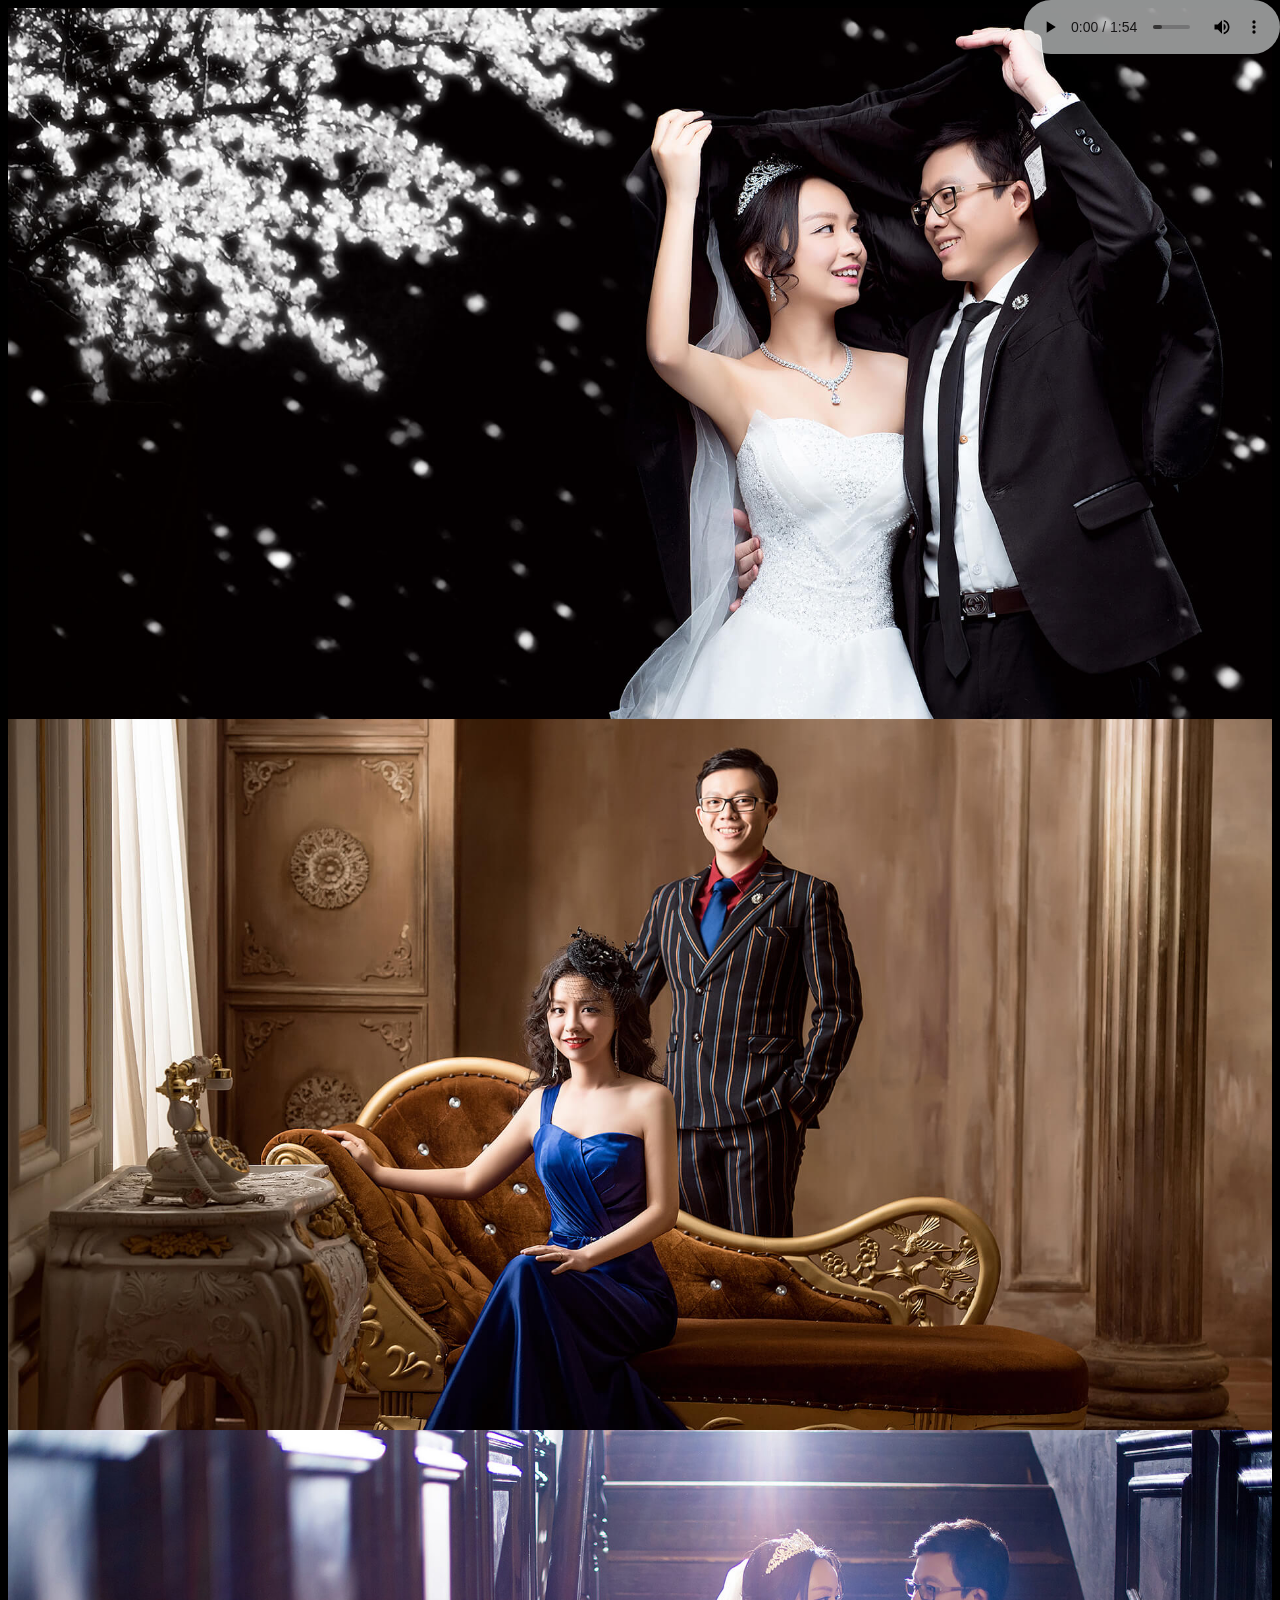
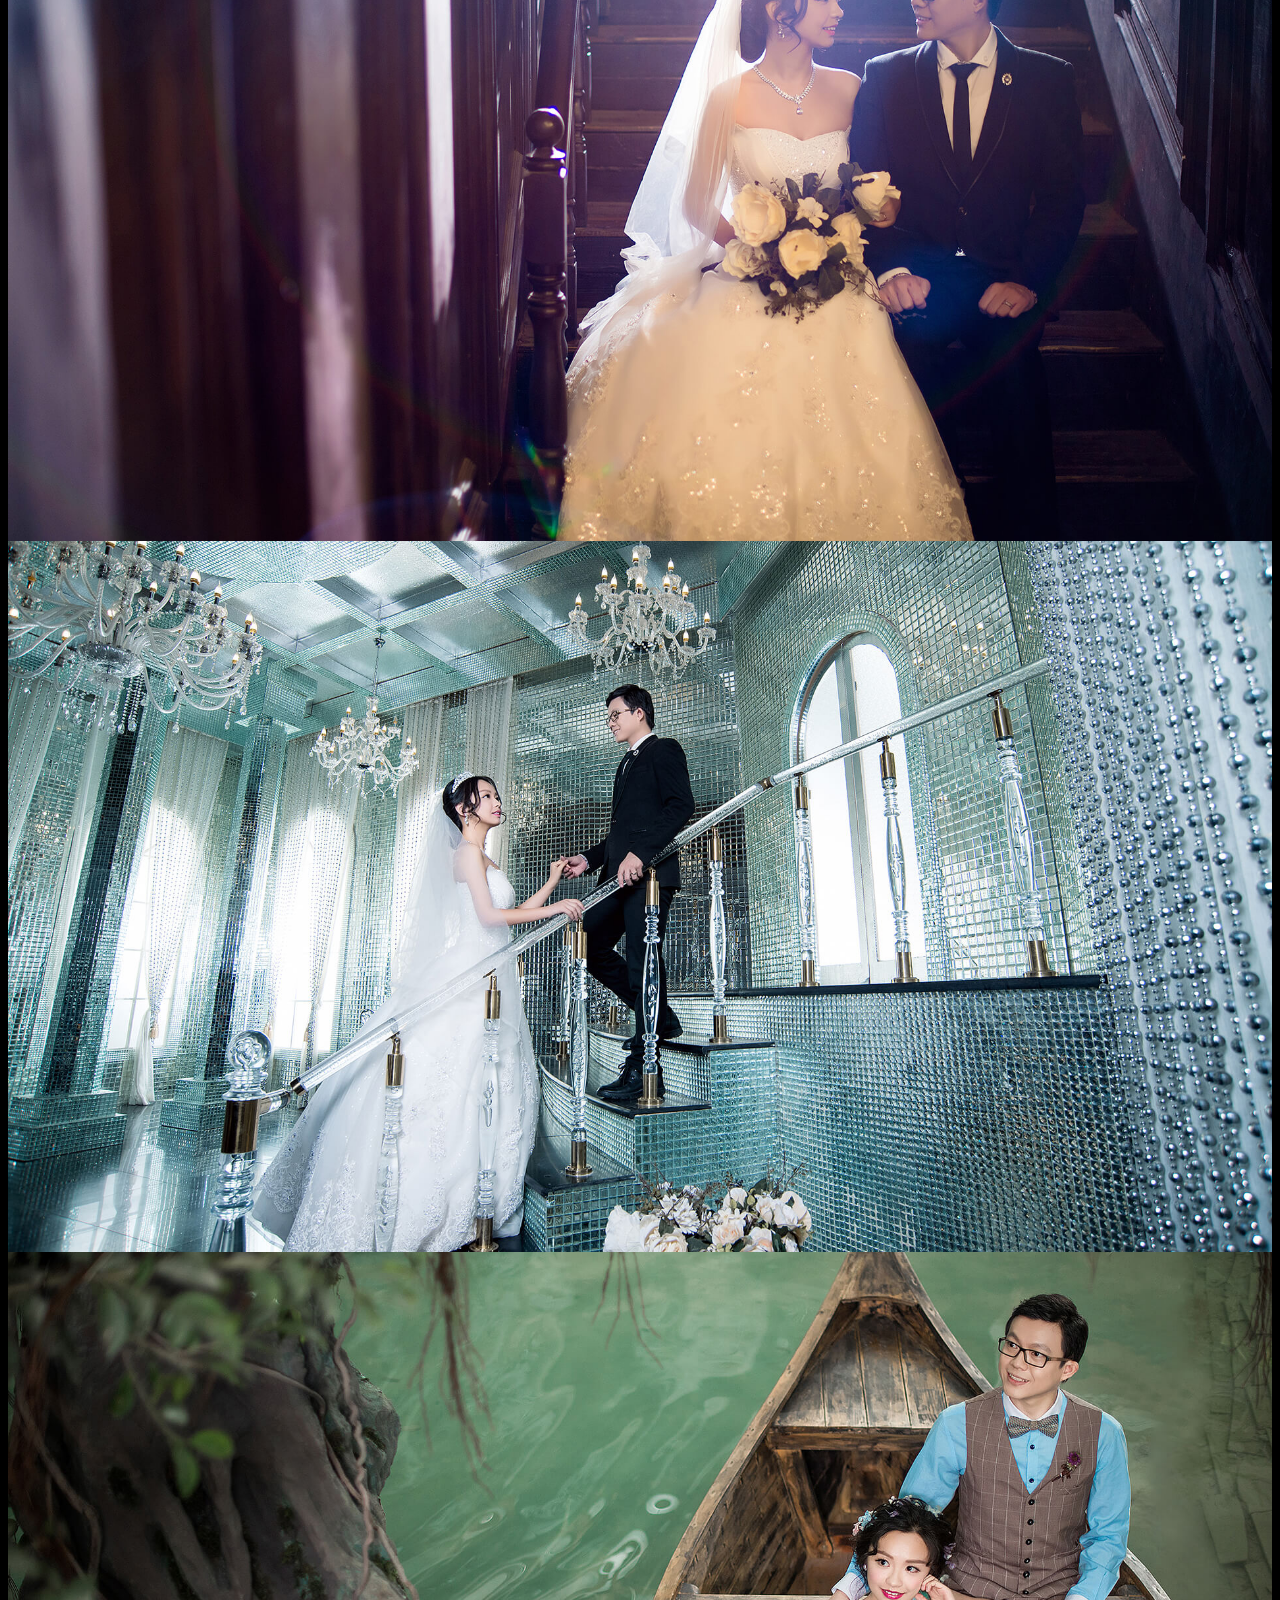
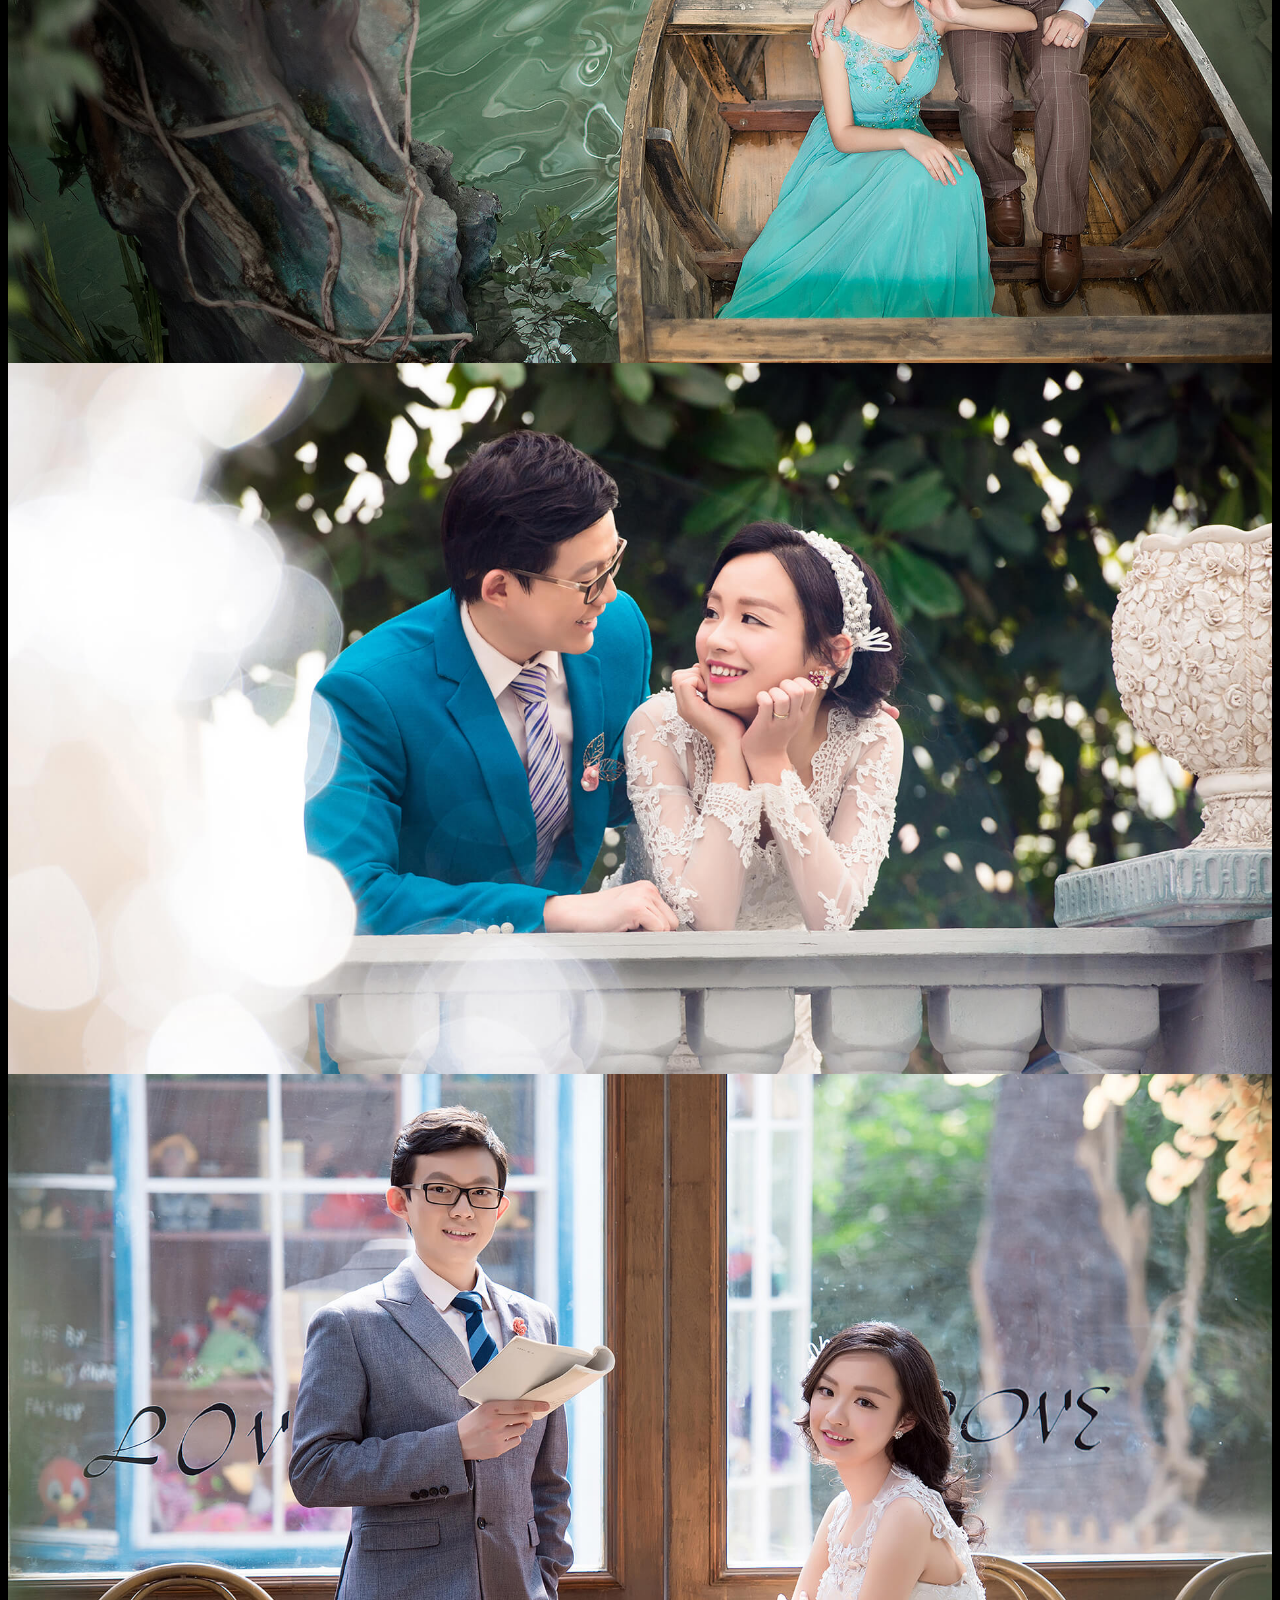
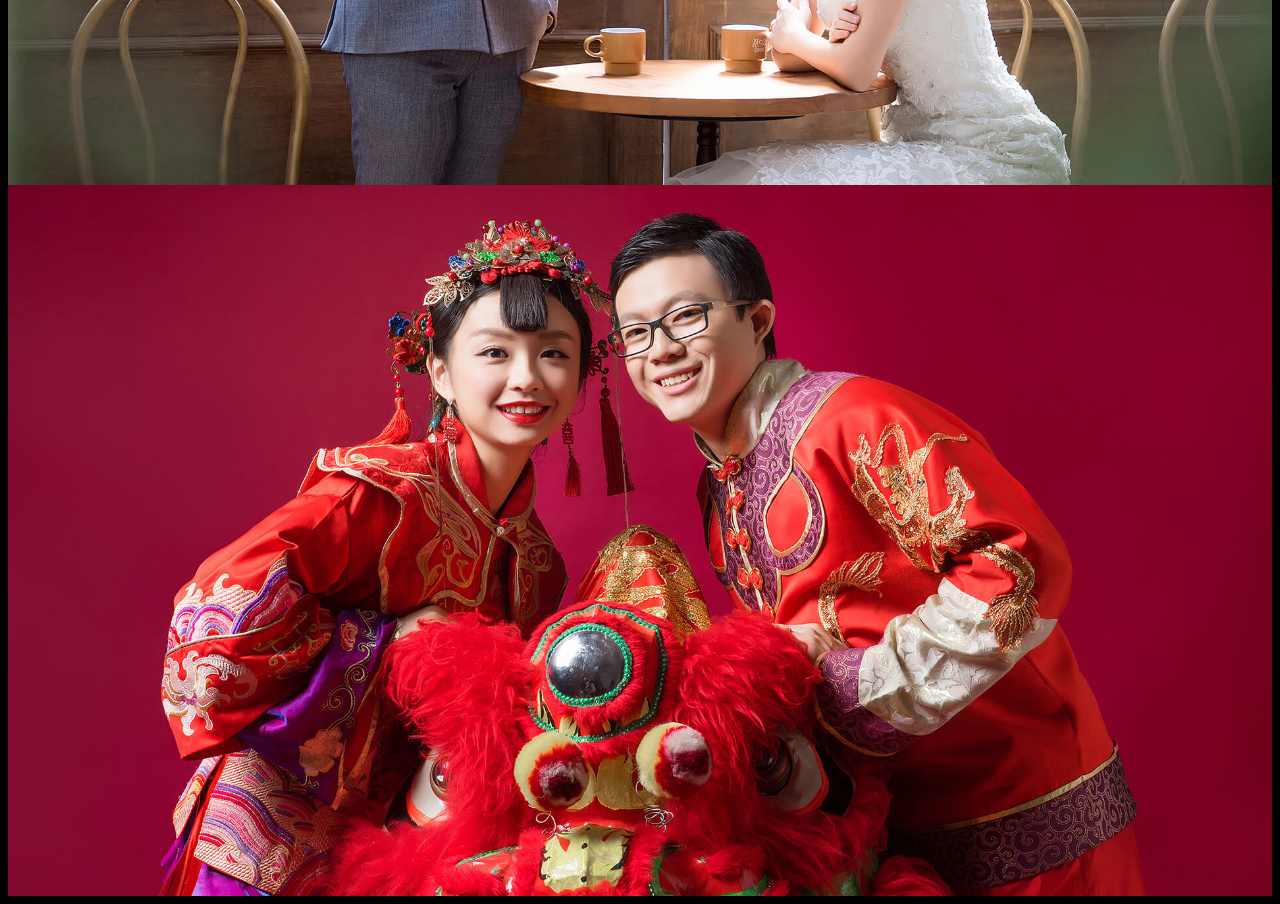
==== commit deee268d: "test" ====
--- a/Anniversary/index.html
+++ b/Anniversary/index.html
@@ -8,6 +8,15 @@
       body {
         background-color: black;
         margin:none;
+      }
+
+      .audio{
+        position: fixed;
+         top: 0;
+         right: 0;
+         width: 256px;
+         opacity: 60%;
+         border: 0px;
       }
 
         .imgBox{
@@ -40,6 +49,7 @@
 </head>
 <body class="background">
 <!-- <p>图片轮播</p> -->
+<em><audio class="audio" src="audio/BGM.mp3" controls autoplay preload="auto"></audio></em>
 <div class="imgBox">
     <img class="img-slide img1" src="images/Image01.jpg" alt="1">
     <img class="img-slide img2" src="images/Image02.jpg" alt="2">
@@ -51,7 +61,8 @@
     <img class="img-slide img2" src="images/Image08.jpg" alt="8">
 </div>
 </body>
-<audio src="audio/BGM.mp3" autoplay></audio>
+
+<!-- <audio src="https://raw.githubusercontent.com/HaoJiang0201/Cocos2d-JS-BubbleJungle/master/res/sounds/BGM.mp3" autoplay preload="auto"></audio> -->
 <!-- <audio controls autoplay="autoplay" >
     <source src="audio/BGM.mp3" type="audio/mp3">
     <source src="audio/BGM.ogg" type="audio/ogg">
